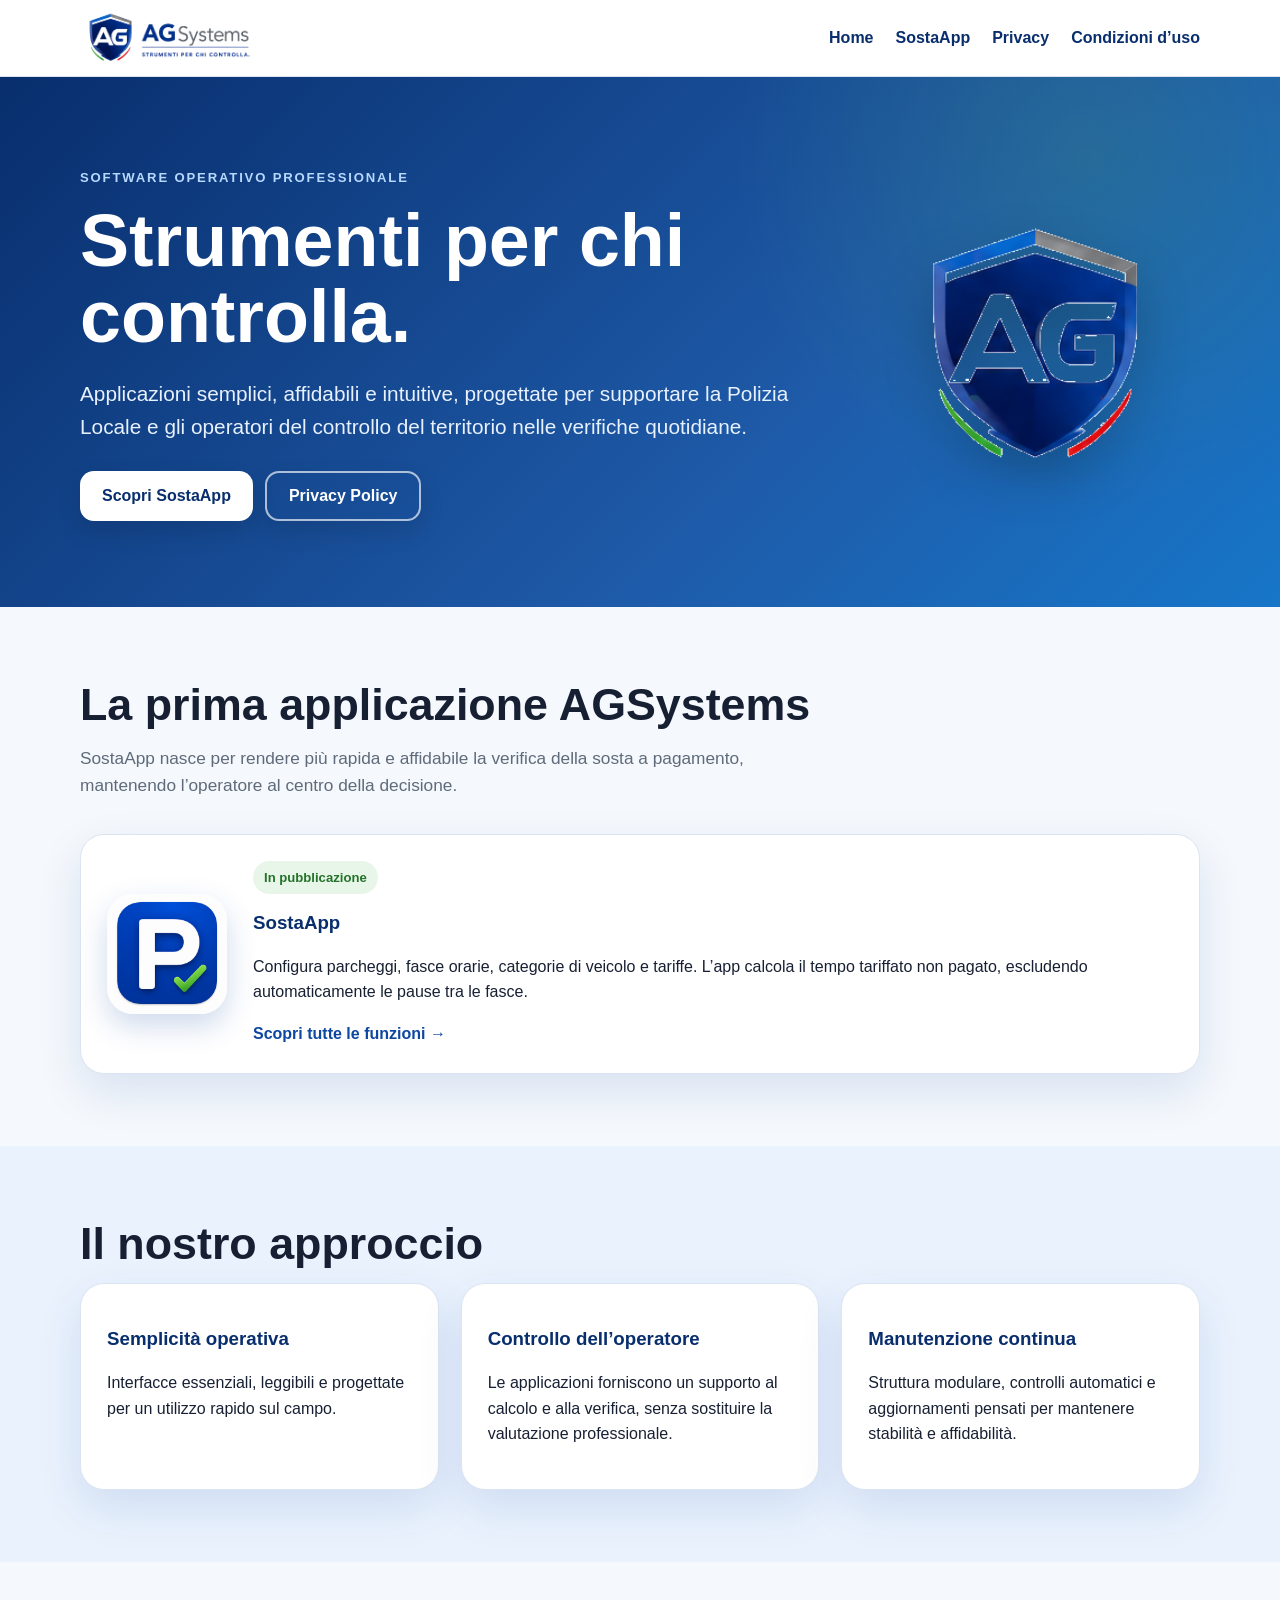
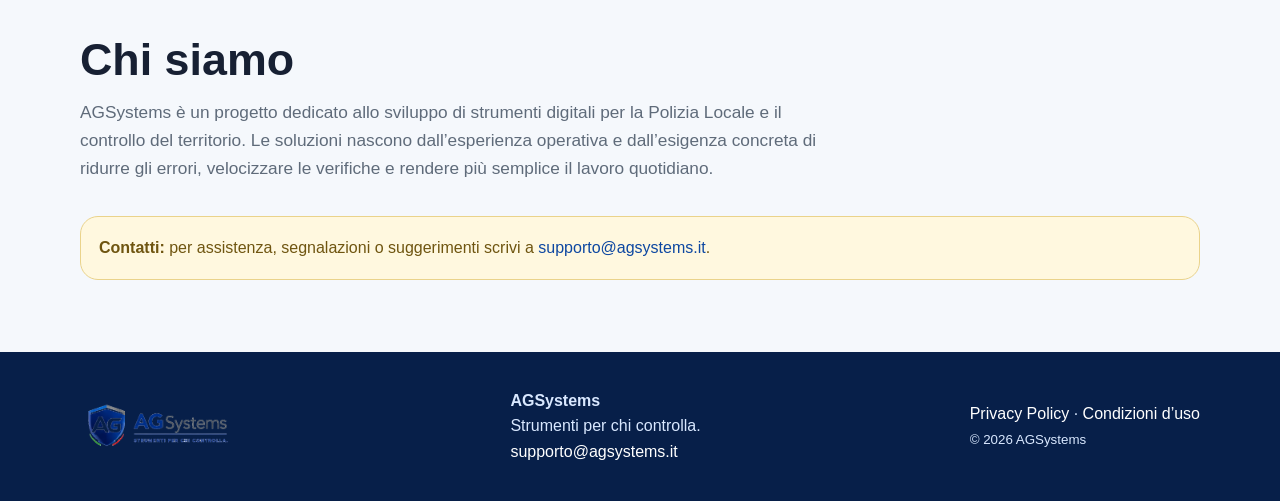
==== index.html @ 554eef81 "Add files via upload" ====
<!doctype html>
<html lang="it">
<head>
  <meta charset="utf-8">
  <meta name="viewport" content="width=device-width,initial-scale=1">
  <meta name="theme-color" content="#0d47a1">
  <link rel="icon" href="favicon.png">
  <link rel="stylesheet" href="css/style.css">

  <title>AGSystems – Software professionale per la Polizia Locale</title>
  <meta name="description" content="AGSystems sviluppa applicazioni semplici e affidabili per la Polizia Locale e gli operatori del controllo del territorio.">
</head>
<body>

<header class="site-header">
  <div class="container nav">
    <a class="brand" href="index.html" aria-label="AGSystems Home">
      <img src="img/agsystems-logo.png" alt="AGSystems – Strumenti per chi controlla">
    </a>
    <nav class="menu" aria-label="Navigazione principale">
      <a href="index.html">Home</a>
      <a href="sostaapp.html">SostaApp</a>
      <a href="privacy.html">Privacy</a>
      <a href="terms.html">Condizioni d’uso</a>
    </nav>
  </div>
</header>

<section class="hero">
  <div class="container hero-grid">
    <div>
      <div class="eyebrow">Software operativo professionale</div>
      <h1>Strumenti per chi controlla.</h1>
      <p>Applicazioni semplici, affidabili e intuitive, progettate per supportare la Polizia Locale e gli operatori del controllo del territorio nelle verifiche quotidiane.</p>
      <div class="actions">
        <a class="btn" href="sostaapp.html">Scopri SostaApp</a>
        <a class="btn secondary" href="privacy.html">Privacy Policy</a>
      </div>
    </div>
    <div class="hero-logo"><img src="img/agsystems-shield.png" alt="Logo AGSystems"></div>
  </div>
</section>
<main>
  <section>
    <div class="container">
      <h2 class="section-title">La prima applicazione AGSystems</h2>
      <p class="section-lead">SostaApp nasce per rendere più rapida e affidabile la verifica della sosta a pagamento, mantenendo l’operatore al centro della decisione.</p>
      <article class="card app-card">
        <img src="img/sostaapp-icon.png" alt="Icona SostaApp">
        <div>
          <span class="badge">In pubblicazione</span>
          <h3>SostaApp</h3>
          <p>Configura parcheggi, fasce orarie, categorie di veicolo e tariffe. L’app calcola il tempo tariffato non pagato, escludendo automaticamente le pause tra le fasce.</p>
          <a href="sostaapp.html"><strong>Scopri tutte le funzioni →</strong></a>
        </div>
      </article>
    </div>
  </section>
  <section style="background:#eaf2fd">
    <div class="container">
      <h2 class="section-title">Il nostro approccio</h2>
      <div class="cards">
        <article class="card"><h3>Semplicità operativa</h3><p>Interfacce essenziali, leggibili e progettate per un utilizzo rapido sul campo.</p></article>
        <article class="card"><h3>Controllo dell’operatore</h3><p>Le applicazioni forniscono un supporto al calcolo e alla verifica, senza sostituire la valutazione professionale.</p></article>
        <article class="card"><h3>Manutenzione continua</h3><p>Struttura modulare, controlli automatici e aggiornamenti pensati per mantenere stabilità e affidabilità.</p></article>
      </div>
    </div>
  </section>
  <section>
    <div class="container">
      <h2 class="section-title">Chi siamo</h2>
      <p class="section-lead">AGSystems è un progetto dedicato allo sviluppo di strumenti digitali per la Polizia Locale e il controllo del territorio. Le soluzioni nascono dall’esperienza operativa e dall’esigenza concreta di ridurre gli errori, velocizzare le verifiche e rendere più semplice il lavoro quotidiano.</p>
      <div class="notice"><strong>Contatti:</strong> per assistenza, segnalazioni o suggerimenti scrivi a <a href="mailto:supporto@agsystems.it">supporto@agsystems.it</a>.</div>
    </div>
  </section>
</main>

<footer class="footer">
  <div class="container footer-grid">
    <img src="img/agsystems-logo.png" alt="AGSystems">
    <div>
      <strong>AGSystems</strong><br>
      <span>Strumenti per chi controlla.</span><br>
      <a href="mailto:supporto@agsystems.it">supporto@agsystems.it</a>
    </div>
    <div>
      <a href="privacy.html">Privacy Policy</a> ·
      <a href="terms.html">Condizioni d’uso</a><br>
      <small>© 2026 AGSystems</small>
    </div>
  </div>
</footer>

</body></html>
---- css/style.css ----
:root{
  --blue:#0d47a1;
  --blue-2:#1e5aa8;
  --blue-dark:#082e6d;
  --green:#4caf50;
  --text:#172033;
  --muted:#5f6b7a;
  --bg:#f5f8fc;
  --card:#ffffff;
  --line:#dbe4f0;
  --shadow:0 18px 45px rgba(13,71,161,.12);
}
*{box-sizing:border-box}
html{scroll-behavior:smooth}
body{
  margin:0;
  color:var(--text);
  background:var(--bg);
  font-family:Inter,Segoe UI,Roboto,Arial,sans-serif;
  line-height:1.6;
}
a{color:var(--blue);text-decoration:none}
a:hover{text-decoration:underline}
.container{width:min(1120px,calc(100% - 32px));margin:auto}
.site-header{
  position:sticky;top:0;z-index:20;
  background:rgba(255,255,255,.95);
  backdrop-filter:blur(10px);
  border-bottom:1px solid var(--line);
}
.nav{display:flex;align-items:center;justify-content:space-between;min-height:76px;gap:22px}
.brand img{display:block;width:min(330px,55vw);max-height:62px;object-fit:contain;object-position:left center}
.menu{display:flex;gap:22px;align-items:center;font-weight:700}
.menu a{color:var(--blue-dark)}
.hero{
  background:
    radial-gradient(circle at 85% 15%,rgba(76,175,80,.18),transparent 30%),
    linear-gradient(135deg,var(--blue-dark),var(--blue-2) 62%,#1776c8);
  color:white;
  padding:90px 0 86px;
}
.hero-grid{display:grid;grid-template-columns:1.35fr .65fr;align-items:center;gap:48px}
.eyebrow{color:#b8d9ff;text-transform:uppercase;letter-spacing:.14em;font-weight:800;font-size:.82rem}
h1{font-size:clamp(2.4rem,6vw,4.6rem);line-height:1.04;margin:.2em 0}
.hero p{font-size:clamp(1.05rem,2vw,1.3rem);max-width:720px;color:#e8f1ff}
.hero-logo{display:grid;place-items:center}
.hero-logo img{width:min(300px,80%);filter:drop-shadow(0 20px 25px rgba(0,0,0,.24))}
.actions{display:flex;gap:12px;flex-wrap:wrap;margin-top:28px}
.btn{
  display:inline-flex;align-items:center;justify-content:center;
  min-height:50px;padding:0 22px;border-radius:14px;
  background:white;color:var(--blue-dark);font-weight:850;
  box-shadow:0 10px 24px rgba(0,0,0,.12)
}
.btn.secondary{background:transparent;color:white;border:2px solid rgba(255,255,255,.65)}
main section{padding:72px 0}
.section-title{font-size:clamp(1.9rem,4vw,2.8rem);line-height:1.15;margin:0 0 14px}
.section-lead{color:var(--muted);font-size:1.08rem;max-width:760px;margin:0 0 34px}
.cards{display:grid;grid-template-columns:repeat(3,1fr);gap:22px}
.card{
  background:var(--card);border:1px solid var(--line);border-radius:24px;
  padding:26px;box-shadow:var(--shadow)
}
.card h3{margin:14px 0 8px;color:var(--blue-dark)}
.app-card{display:grid;grid-template-columns:120px 1fr;gap:26px;align-items:center}
.app-card img{width:120px;border-radius:26px;box-shadow:0 12px 30px rgba(13,71,161,.2)}
.badge{display:inline-flex;padding:6px 11px;border-radius:999px;background:#e8f5e9;color:#24732a;font-weight:850;font-size:.82rem}
.features{display:grid;grid-template-columns:repeat(2,1fr);gap:14px;margin-top:20px}
.feature{padding:13px 15px;border-radius:14px;background:#edf4ff;color:var(--blue-dark);font-weight:700}
.notice{background:#fff8df;border:1px solid #ead38b;border-radius:18px;padding:18px;color:#6f5510}
.legal-wrap{max-width:860px;margin:auto}
.legal-wrap h1{font-size:2.6rem;color:var(--blue-dark)}
.legal-wrap h2{margin-top:34px;color:var(--blue-dark)}
.legal-box{background:white;border:1px solid var(--line);border-radius:22px;padding:30px;box-shadow:var(--shadow)}
.footer{background:#071f49;color:#d9e8ff;padding:36px 0}
.footer-grid{display:flex;justify-content:space-between;align-items:center;gap:20px;flex-wrap:wrap}
.footer a{color:white}
.footer img{height:54px;max-width:270px;object-fit:contain}
.small{font-size:.9rem;color:var(--muted)}
@media(max-width:820px){
  .hero-grid{grid-template-columns:1fr}
  .hero-logo{display:none}
  .cards{grid-template-columns:1fr}
  .app-card{grid-template-columns:90px 1fr}
  .app-card img{width:90px}
  .menu{display:none}
  .features{grid-template-columns:1fr}
}
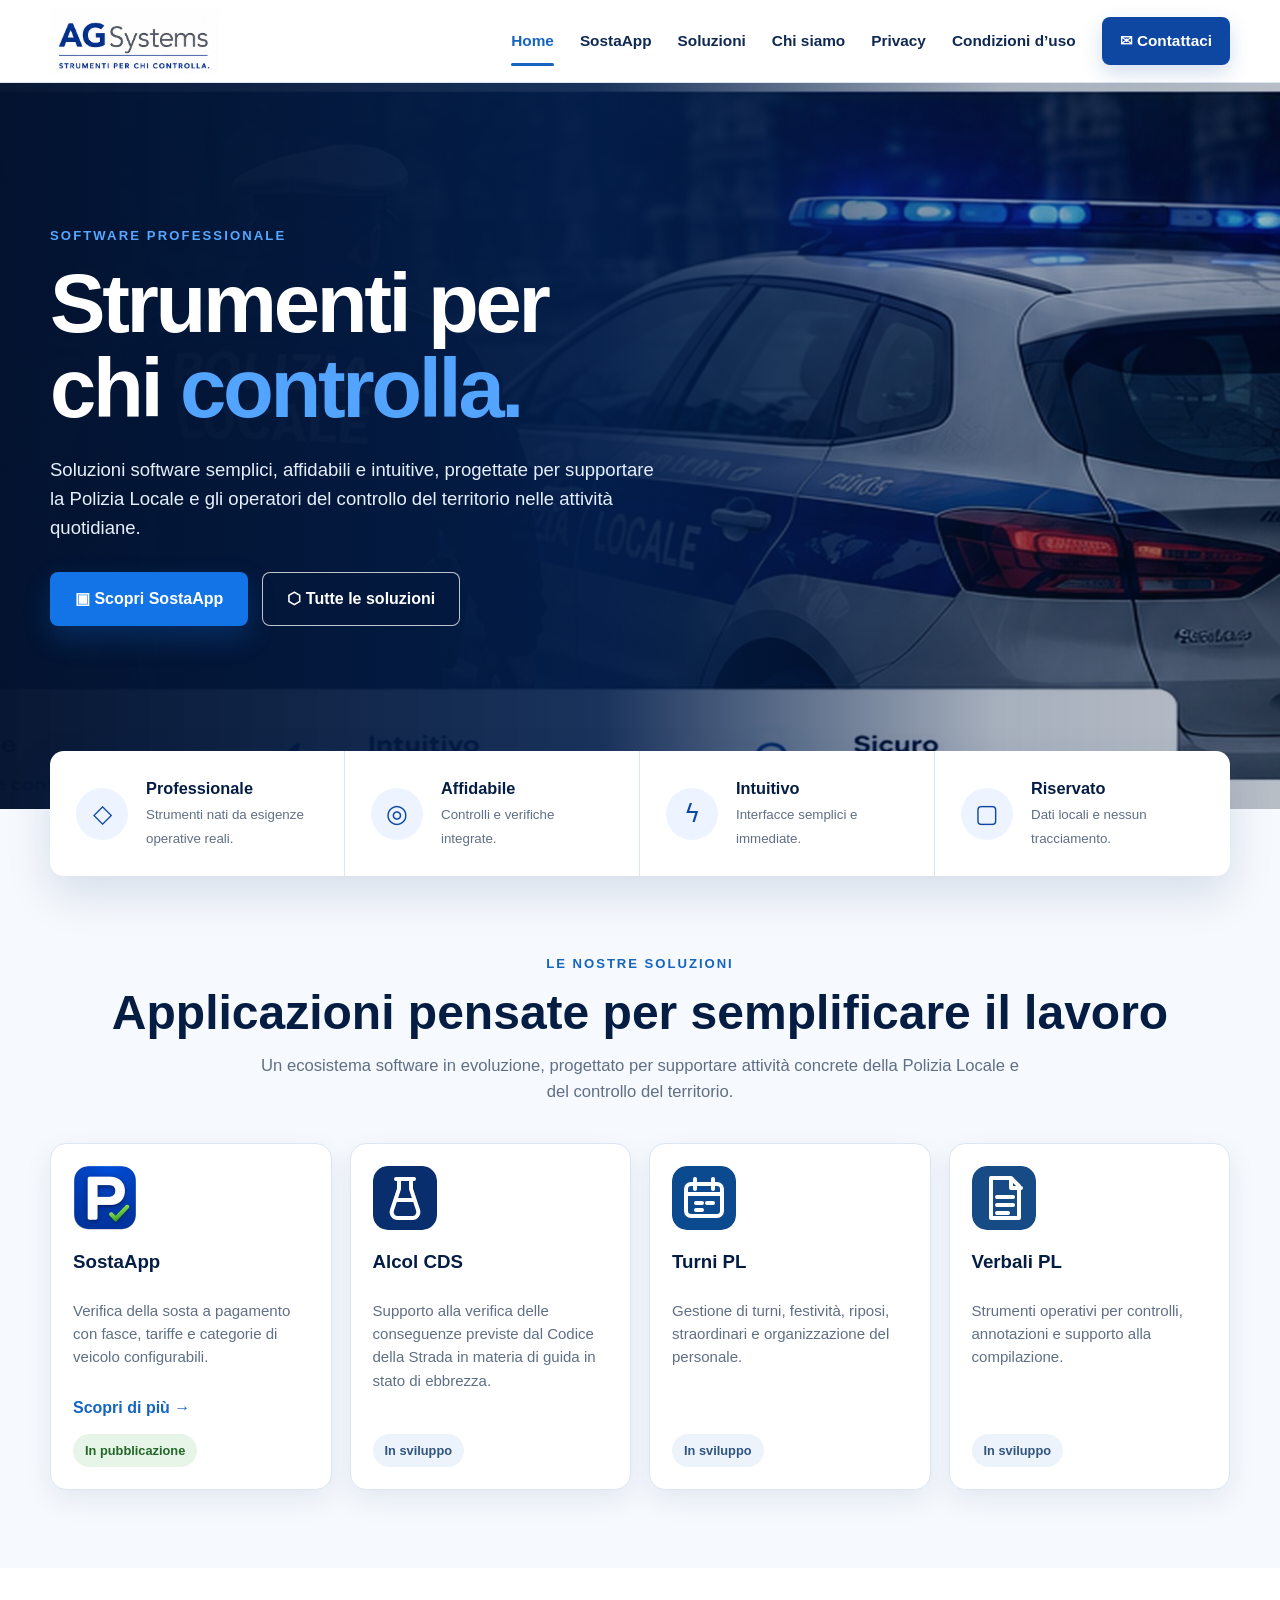
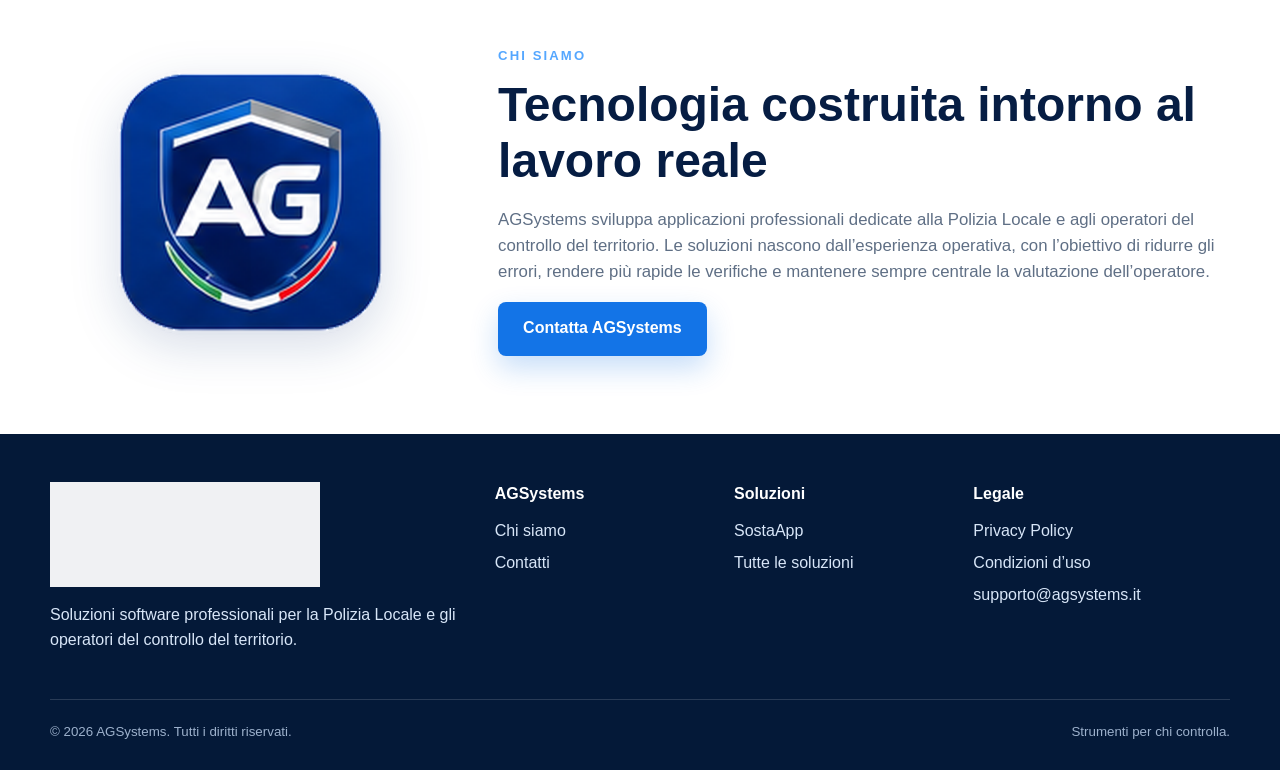
==== commit c18e620b: "Add files via upload" ====
--- a/index.html
+++ b/index.html
@@ -1,94 +1,49 @@
-<!doctype html>
-<html lang="it">
-<head>
-  <meta charset="utf-8">
-  <meta name="viewport" content="width=device-width,initial-scale=1">
-  <meta name="theme-color" content="#0d47a1">
-  <link rel="icon" href="favicon.png">
-  <link rel="stylesheet" href="css/style.css">
-
-  <title>AGSystems – Software professionale per la Polizia Locale</title>
-  <meta name="description" content="AGSystems sviluppa applicazioni semplici e affidabili per la Polizia Locale e gli operatori del controllo del territorio.">
-</head>
-<body>
-
-<header class="site-header">
-  <div class="container nav">
-    <a class="brand" href="index.html" aria-label="AGSystems Home">
-      <img src="img/agsystems-logo.png" alt="AGSystems – Strumenti per chi controlla">
-    </a>
-    <nav class="menu" aria-label="Navigazione principale">
-      <a href="index.html">Home</a>
-      <a href="sostaapp.html">SostaApp</a>
-      <a href="privacy.html">Privacy</a>
-      <a href="terms.html">Condizioni d’uso</a>
-    </nav>
-  </div>
-</header>
-
-<section class="hero">
-  <div class="container hero-grid">
-    <div>
-      <div class="eyebrow">Software operativo professionale</div>
-      <h1>Strumenti per chi controlla.</h1>
-      <p>Applicazioni semplici, affidabili e intuitive, progettate per supportare la Polizia Locale e gli operatori del controllo del territorio nelle verifiche quotidiane.</p>
-      <div class="actions">
-        <a class="btn" href="sostaapp.html">Scopri SostaApp</a>
-        <a class="btn secondary" href="privacy.html">Privacy Policy</a>
-      </div>
-    </div>
-    <div class="hero-logo"><img src="img/agsystems-shield.png" alt="Logo AGSystems"></div>
-  </div>
-</section>
+<!doctype html><html lang="it"><head>
+<meta charset="utf-8"><meta name="viewport" content="width=device-width,initial-scale=1">
+<meta name="theme-color" content="#082e6d"><link rel="icon" href="favicon.png">
+<link rel="stylesheet" href="css/style.css"><title>AGSystems – Software professionale per la Polizia Locale</title>
+<meta name="description" content="Applicazioni semplici, affidabili e intuitive per la Polizia Locale e il controllo del territorio."></head><body><header class="site-header"><div class="container nav">
+<a class="brand" href="index.html"><img src="img/agsystems-logo.png" alt="AGSystems – Strumenti per chi controlla"></a>
+<nav class="menu">
+<a class="active" href="index.html">Home</a><a href="sostaapp.html">SostaApp</a>
+<a href="#soluzioni">Soluzioni</a><a href="#chi-siamo">Chi siamo</a>
+<a href="privacy.html">Privacy</a><a href="terms.html">Condizioni d’uso</a>
+<a class="contact-btn" href="mailto:supporto@agsystems.it">✉ Contattaci</a>
+</nav><button class="mobile-toggle" aria-label="Menu">☰</button>
+</div></header>
+<section class="hero"><div class="container hero-inner"><div class="hero-copy">
+<div class="kicker">Software professionale</div>
+<h1>Strumenti per chi <span>controlla.</span></h1>
+<p>Soluzioni software semplici, affidabili e intuitive, progettate per supportare la Polizia Locale e gli operatori del controllo del territorio nelle attività quotidiane.</p>
+<div class="actions"><a class="btn primary" href="sostaapp.html">▣ Scopri SostaApp</a><a class="btn ghost" href="#soluzioni">⬡ Tutte le soluzioni</a></div>
+</div></div></section>
+<div class="trust-wrap"><div class="container trust">
+<div class="trust-item"><div class="trust-icon">◇</div><div><strong>Professionale</strong><small>Strumenti nati da esigenze operative reali.</small></div></div>
+<div class="trust-item"><div class="trust-icon">◎</div><div><strong>Affidabile</strong><small>Controlli e verifiche integrate.</small></div></div>
+<div class="trust-item"><div class="trust-icon">ϟ</div><div><strong>Intuitivo</strong><small>Interfacce semplici e immediate.</small></div></div>
+<div class="trust-item"><div class="trust-icon">▢</div><div><strong>Riservato</strong><small>Dati locali e nessun tracciamento.</small></div></div>
+</div></div>
 <main>
-  <section>
-    <div class="container">
-      <h2 class="section-title">La prima applicazione AGSystems</h2>
-      <p class="section-lead">SostaApp nasce per rendere più rapida e affidabile la verifica della sosta a pagamento, mantenendo l’operatore al centro della decisione.</p>
-      <article class="card app-card">
-        <img src="img/sostaapp-icon.png" alt="Icona SostaApp">
-        <div>
-          <span class="badge">In pubblicazione</span>
-          <h3>SostaApp</h3>
-          <p>Configura parcheggi, fasce orarie, categorie di veicolo e tariffe. L’app calcola il tempo tariffato non pagato, escludendo automaticamente le pause tra le fasce.</p>
-          <a href="sostaapp.html"><strong>Scopri tutte le funzioni →</strong></a>
-        </div>
-      </article>
-    </div>
-  </section>
-  <section style="background:#eaf2fd">
-    <div class="container">
-      <h2 class="section-title">Il nostro approccio</h2>
-      <div class="cards">
-        <article class="card"><h3>Semplicità operativa</h3><p>Interfacce essenziali, leggibili e progettate per un utilizzo rapido sul campo.</p></article>
-        <article class="card"><h3>Controllo dell’operatore</h3><p>Le applicazioni forniscono un supporto al calcolo e alla verifica, senza sostituire la valutazione professionale.</p></article>
-        <article class="card"><h3>Manutenzione continua</h3><p>Struttura modulare, controlli automatici e aggiornamenti pensati per mantenere stabilità e affidabilità.</p></article>
-      </div>
-    </div>
-  </section>
-  <section>
-    <div class="container">
-      <h2 class="section-title">Chi siamo</h2>
-      <p class="section-lead">AGSystems è un progetto dedicato allo sviluppo di strumenti digitali per la Polizia Locale e il controllo del territorio. Le soluzioni nascono dall’esperienza operativa e dall’esigenza concreta di ridurre gli errori, velocizzare le verifiche e rendere più semplice il lavoro quotidiano.</p>
-      <div class="notice"><strong>Contatti:</strong> per assistenza, segnalazioni o suggerimenti scrivi a <a href="mailto:supporto@agsystems.it">supporto@agsystems.it</a>.</div>
-    </div>
-  </section>
-</main>
-
-<footer class="footer">
-  <div class="container footer-grid">
-    <img src="img/agsystems-logo.png" alt="AGSystems">
-    <div>
-      <strong>AGSystems</strong><br>
-      <span>Strumenti per chi controlla.</span><br>
-      <a href="mailto:supporto@agsystems.it">supporto@agsystems.it</a>
-    </div>
-    <div>
-      <a href="privacy.html">Privacy Policy</a> ·
-      <a href="terms.html">Condizioni d’uso</a><br>
-      <small>© 2026 AGSystems</small>
-    </div>
-  </div>
-</footer>
-
-</body></html>
+<section id="soluzioni"><div class="container">
+<div class="section-label">Le nostre soluzioni</div><h2 class="section-title">Applicazioni pensate per semplificare il lavoro</h2>
+<p class="section-lead">Un ecosistema software in evoluzione, progettato per supportare attività concrete della Polizia Locale e del controllo del territorio.</p>
+<div class="solutions-grid">
+<article class="solution-card"><img src="img/sostaapp-icon.png" alt="SostaApp"><h3>SostaApp</h3><p>Verifica della sosta a pagamento con fasce, tariffe e categorie di veicolo configurabili.</p><a class="more-link" href="sostaapp.html">Scopri di più →</a><span class="status live">In pubblicazione</span></article>
+<article class="solution-card"><img src="img/alcol.svg" alt=""><h3>Alcol CDS</h3><p>Supporto alla verifica delle conseguenze previste dal Codice della Strada in materia di guida in stato di ebbrezza.</p><span class="status">In sviluppo</span></article>
+<article class="solution-card"><img src="img/turni.svg" alt=""><h3>Turni PL</h3><p>Gestione di turni, festività, riposi, straordinari e organizzazione del personale.</p><span class="status">In sviluppo</span></article>
+<article class="solution-card"><img src="img/verbali.svg" alt=""><h3>Verbali PL</h3><p>Strumenti operativi per controlli, annotazioni e supporto alla compilazione.</p><span class="status">In sviluppo</span></article>
+</div></div></section>
+<section id="chi-siamo" class="about"><div class="container about-grid">
+<div class="about-logo"><img src="img/agsystems-shield.png" alt="Scudo AGSystems"></div>
+<div><div class="kicker">Chi siamo</div><h2 class="section-title">Tecnologia costruita intorno al lavoro reale</h2>
+<p>AGSystems sviluppa applicazioni professionali dedicate alla Polizia Locale e agli operatori del controllo del territorio. Le soluzioni nascono dall’esperienza operativa, con l’obiettivo di ridurre gli errori, rendere più rapide le verifiche e mantenere sempre centrale la valutazione dell’operatore.</p>
+<a class="btn primary" href="mailto:supporto@agsystems.it">Contatta AGSystems</a></div>
+</div></section>
+</main><footer class="footer"><div class="container">
+<div class="footer-grid">
+<div><img class="footer-logo" src="img/agsystems-logo.png" alt="AGSystems"><p>Soluzioni software professionali per la Polizia Locale e gli operatori del controllo del territorio.</p></div>
+<div><h4>AGSystems</h4><a href="#chi-siamo">Chi siamo</a><a href="mailto:supporto@agsystems.it">Contatti</a></div>
+<div><h4>Soluzioni</h4><a href="sostaapp.html">SostaApp</a><a href="#soluzioni">Tutte le soluzioni</a></div>
+<div><h4>Legale</h4><a href="privacy.html">Privacy Policy</a><a href="terms.html">Condizioni d’uso</a><a href="mailto:supporto@agsystems.it">supporto@agsystems.it</a></div>
+</div><div class="footer-bottom"><small>© 2026 AGSystems. Tutti i diritti riservati.</small><small>Strumenti per chi controlla.</small></div>
+</div></footer></body></html>
--- a/css/style.css
+++ b/css/style.css
@@ -1,89 +1,91 @@
 
 :root{
-  --blue:#0d47a1;
-  --blue-2:#1e5aa8;
-  --blue-dark:#082e6d;
-  --green:#4caf50;
-  --text:#172033;
-  --muted:#5f6b7a;
-  --bg:#f5f8fc;
-  --card:#ffffff;
-  --line:#dbe4f0;
-  --shadow:0 18px 45px rgba(13,71,161,.12);
+ --navy:#061d43; --navy2:#082e6d; --blue:#0d47a1; --blue2:#1565c0;
+ --sky:#edf5ff; --green:#2e7d32; --red:#c62828; --ink:#10213f;
+ --muted:#5f6f85; --line:#dce6f2; --white:#fff; --shadow:0 18px 45px rgba(8,46,109,.13);
 }
 *{box-sizing:border-box}
 html{scroll-behavior:smooth}
-body{
-  margin:0;
-  color:var(--text);
-  background:var(--bg);
-  font-family:Inter,Segoe UI,Roboto,Arial,sans-serif;
-  line-height:1.6;
+body{margin:0;background:#f6f9fd;color:var(--ink);font-family:Inter,"Segoe UI",Roboto,Arial,sans-serif;line-height:1.55}
+a{text-decoration:none;color:inherit}
+img{max-width:100%;display:block}
+.container{width:min(1180px,calc(100% - 36px));margin:auto}
+.site-header{position:sticky;top:0;z-index:30;background:rgba(255,255,255,.97);border-bottom:1px solid var(--line);backdrop-filter:blur(12px)}
+.nav{min-height:82px;display:flex;align-items:center;justify-content:space-between;gap:28px}
+.brand img{width:270px;height:66px;object-fit:contain;object-position:left}
+.menu{display:flex;align-items:center;gap:26px;font-weight:750;font-size:.96rem}
+.menu a{color:#102952;position:relative}
+.menu a:hover,.menu a.active{color:var(--blue2)}
+.menu a.active:after{content:"";position:absolute;left:0;right:0;bottom:-13px;height:3px;background:var(--blue2);border-radius:2px}
+.contact-btn{background:var(--blue);color:#fff!important;padding:12px 18px;border-radius:8px;box-shadow:0 8px 20px rgba(13,71,161,.18)}
+.mobile-toggle{display:none;background:none;border:0;font-size:28px;color:var(--navy)}
+.hero{position:relative;min-height:570px;color:#fff;background:
+ linear-gradient(90deg,rgba(3,19,48,.98) 0%,rgba(3,31,76,.91) 47%,rgba(2,28,67,.35) 78%,rgba(2,22,52,.28) 100%),
+ url("../img/hero-polizia-locale.jpg") center right/cover no-repeat}
+.hero-inner{min-height:570px;display:flex;align-items:center}
+.hero-copy{width:min(610px,100%);padding:65px 0 105px}
+.kicker{font-size:.82rem;color:#55a7ff;letter-spacing:.16em;text-transform:uppercase;font-weight:900}
+h1{font-size:clamp(3rem,6.5vw,5.2rem);line-height:1.02;margin:16px 0 24px;letter-spacing:-.04em}
+.hero h1 span{color:#52a4ff}
+.hero p{font-size:1.16rem;color:#e6effc;max-width:620px}
+.actions{display:flex;gap:14px;flex-wrap:wrap;margin-top:30px}
+.btn{display:inline-flex;align-items:center;justify-content:center;min-height:54px;padding:0 24px;border-radius:8px;font-weight:850;border:1px solid transparent}
+.btn.primary{background:#1374e7;color:#fff;box-shadow:0 12px 28px rgba(19,116,231,.24)}
+.btn.ghost{border-color:rgba(255,255,255,.75);color:#fff;background:rgba(4,24,58,.35)}
+.trust-wrap{position:relative;margin-top:-58px;z-index:6}
+.trust{display:grid;grid-template-columns:repeat(4,1fr);background:#fff;border-radius:14px;box-shadow:var(--shadow);overflow:hidden}
+.trust-item{display:grid;grid-template-columns:56px 1fr;gap:14px;padding:25px 26px;align-items:center;border-right:1px solid var(--line)}
+.trust-item:last-child{border:0}
+.trust-icon{width:52px;height:52px;border-radius:50%;display:grid;place-items:center;background:#edf4ff;color:var(--blue);font-size:25px}
+.trust strong{display:block;color:var(--navy);font-size:1.02rem}
+.trust small{color:var(--muted)}
+section{padding:78px 0}
+.section-label{text-align:center;color:var(--blue2);letter-spacing:.15em;text-transform:uppercase;font-size:.82rem;font-weight:900}
+.section-title{text-align:center;font-size:clamp(2rem,4vw,3rem);line-height:1.18;margin:10px 0 12px;color:var(--navy)}
+.section-lead{text-align:center;max-width:760px;margin:0 auto 38px;color:var(--muted);font-size:1.04rem}
+.solutions-grid{display:grid;grid-template-columns:repeat(4,1fr);gap:18px}
+.solution-card{background:#fff;border:1px solid var(--line);border-radius:16px;padding:22px;box-shadow:0 10px 28px rgba(8,46,109,.08);display:flex;flex-direction:column;min-height:320px}
+.solution-card img{width:64px;height:64px;border-radius:15px;object-fit:cover}
+.solution-card h3{margin:17px 0 8px;color:var(--navy)}
+.solution-card p{color:var(--muted);font-size:.94rem;flex:1}
+.status{display:inline-flex;align-self:flex-start;padding:7px 12px;background:#edf3fb;color:#31557e;border-radius:999px;font-size:.8rem;font-weight:850;margin-top:13px}
+.status.live{background:#e7f5e8;color:#236729}
+.more-link{color:var(--blue2);font-weight:850;margin-top:12px}
+.about{background:#fff}
+.about-grid{display:grid;grid-template-columns:.7fr 1.3fr;gap:54px;align-items:center}
+.about-logo{display:grid;place-items:center}
+.about-logo img{width:270px;filter:drop-shadow(0 15px 24px rgba(8,46,109,.16))}
+.about h2{text-align:left;margin-left:0}
+.about p{color:var(--muted);font-size:1.05rem}
+.legal-wrap{max-width:900px;margin:auto}
+.legal-card{background:#fff;border:1px solid var(--line);border-radius:18px;padding:34px;box-shadow:var(--shadow)}
+.legal-card h1{font-size:2.6rem;color:var(--navy);margin-top:0}
+.legal-card h2{color:var(--navy);margin-top:32px}
+.app-hero{padding:72px 0;background:linear-gradient(135deg,var(--navy),var(--blue2));color:#fff}
+.app-hero-grid{display:grid;grid-template-columns:190px 1fr;gap:36px;align-items:center}
+.app-hero img{border-radius:36px;box-shadow:0 18px 40px rgba(0,0,0,.3)}
+.app-hero h1{font-size:3.5rem;margin:0 0 8px}
+.features{display:grid;grid-template-columns:repeat(2,1fr);gap:16px}
+.feature{background:#fff;border:1px solid var(--line);border-radius:14px;padding:17px 18px;font-weight:750;color:var(--navy)}
+.notice{background:#fff7dc;border:1px solid #ead186;border-radius:14px;padding:18px;color:#67500e;margin-top:25px}
+.footer{background:#041938;color:#d8e6f8;padding:48px 0 28px}
+.footer-grid{display:grid;grid-template-columns:1.6fr .8fr .8fr 1fr;gap:34px}
+.footer-logo{width:270px;filter:brightness(0) invert(1);opacity:.94}
+.footer h4{color:#fff;margin:0 0 13px}
+.footer a{display:block;color:#d8e6f8;margin:7px 0}
+.footer small{color:#9db1cc}
+.footer-bottom{border-top:1px solid rgba(255,255,255,.15);margin-top:30px;padding-top:22px;display:flex;justify-content:space-between;gap:20px}
+@media(max-width:980px){
+ .menu{display:none}.mobile-toggle{display:block}.hero{background-position:62% center}
+ .trust{grid-template-columns:repeat(2,1fr)}.trust-item:nth-child(2){border-right:0}
+ .solutions-grid{grid-template-columns:repeat(2,1fr)}.footer-grid{grid-template-columns:1fr 1fr}
 }
-a{color:var(--blue);text-decoration:none}
-a:hover{text-decoration:underline}
-.container{width:min(1120px,calc(100% - 32px));margin:auto}
-.site-header{
-  position:sticky;top:0;z-index:20;
-  background:rgba(255,255,255,.95);
-  backdrop-filter:blur(10px);
-  border-bottom:1px solid var(--line);
+@media(max-width:640px){
+ .container{width:min(100% - 24px,1180px)}.brand img{width:225px;height:58px}.nav{min-height:70px}
+ .hero{min-height:620px;background-position:68% center}.hero-inner{min-height:620px}.hero-copy{padding:70px 0 110px}
+ h1{font-size:3.25rem}.hero p{font-size:1rem}
+ .trust-wrap{margin-top:-68px}.trust{grid-template-columns:1fr}.trust-item{border-right:0;border-bottom:1px solid var(--line)}
+ .solutions-grid,.features{grid-template-columns:1fr}.about-grid{grid-template-columns:1fr}.about-logo img{width:210px}
+ .app-hero-grid{grid-template-columns:115px 1fr;gap:20px}.app-hero h1{font-size:2.5rem}.footer-grid{grid-template-columns:1fr}
+ .footer-bottom{display:block}
 }
-.nav{display:flex;align-items:center;justify-content:space-between;min-height:76px;gap:22px}
-.brand img{display:block;width:min(330px,55vw);max-height:62px;object-fit:contain;object-position:left center}
-.menu{display:flex;gap:22px;align-items:center;font-weight:700}
-.menu a{color:var(--blue-dark)}
-.hero{
-  background:
-    radial-gradient(circle at 85% 15%,rgba(76,175,80,.18),transparent 30%),
-    linear-gradient(135deg,var(--blue-dark),var(--blue-2) 62%,#1776c8);
-  color:white;
-  padding:90px 0 86px;
-}
-.hero-grid{display:grid;grid-template-columns:1.35fr .65fr;align-items:center;gap:48px}
-.eyebrow{color:#b8d9ff;text-transform:uppercase;letter-spacing:.14em;font-weight:800;font-size:.82rem}
-h1{font-size:clamp(2.4rem,6vw,4.6rem);line-height:1.04;margin:.2em 0}
-.hero p{font-size:clamp(1.05rem,2vw,1.3rem);max-width:720px;color:#e8f1ff}
-.hero-logo{display:grid;place-items:center}
-.hero-logo img{width:min(300px,80%);filter:drop-shadow(0 20px 25px rgba(0,0,0,.24))}
-.actions{display:flex;gap:12px;flex-wrap:wrap;margin-top:28px}
-.btn{
-  display:inline-flex;align-items:center;justify-content:center;
-  min-height:50px;padding:0 22px;border-radius:14px;
-  background:white;color:var(--blue-dark);font-weight:850;
-  box-shadow:0 10px 24px rgba(0,0,0,.12)
-}
-.btn.secondary{background:transparent;color:white;border:2px solid rgba(255,255,255,.65)}
-main section{padding:72px 0}
-.section-title{font-size:clamp(1.9rem,4vw,2.8rem);line-height:1.15;margin:0 0 14px}
-.section-lead{color:var(--muted);font-size:1.08rem;max-width:760px;margin:0 0 34px}
-.cards{display:grid;grid-template-columns:repeat(3,1fr);gap:22px}
-.card{
-  background:var(--card);border:1px solid var(--line);border-radius:24px;
-  padding:26px;box-shadow:var(--shadow)
-}
-.card h3{margin:14px 0 8px;color:var(--blue-dark)}
-.app-card{display:grid;grid-template-columns:120px 1fr;gap:26px;align-items:center}
-.app-card img{width:120px;border-radius:26px;box-shadow:0 12px 30px rgba(13,71,161,.2)}
-.badge{display:inline-flex;padding:6px 11px;border-radius:999px;background:#e8f5e9;color:#24732a;font-weight:850;font-size:.82rem}
-.features{display:grid;grid-template-columns:repeat(2,1fr);gap:14px;margin-top:20px}
-.feature{padding:13px 15px;border-radius:14px;background:#edf4ff;color:var(--blue-dark);font-weight:700}
-.notice{background:#fff8df;border:1px solid #ead38b;border-radius:18px;padding:18px;color:#6f5510}
-.legal-wrap{max-width:860px;margin:auto}
-.legal-wrap h1{font-size:2.6rem;color:var(--blue-dark)}
-.legal-wrap h2{margin-top:34px;color:var(--blue-dark)}
-.legal-box{background:white;border:1px solid var(--line);border-radius:22px;padding:30px;box-shadow:var(--shadow)}
-.footer{background:#071f49;color:#d9e8ff;padding:36px 0}
-.footer-grid{display:flex;justify-content:space-between;align-items:center;gap:20px;flex-wrap:wrap}
-.footer a{color:white}
-.footer img{height:54px;max-width:270px;object-fit:contain}
-.small{font-size:.9rem;color:var(--muted)}
-@media(max-width:820px){
-  .hero-grid{grid-template-columns:1fr}
-  .hero-logo{display:none}
-  .cards{grid-template-columns:1fr}
-  .app-card{grid-template-columns:90px 1fr}
-  .app-card img{width:90px}
-  .menu{display:none}
-  .features{grid-template-columns:1fr}
-}
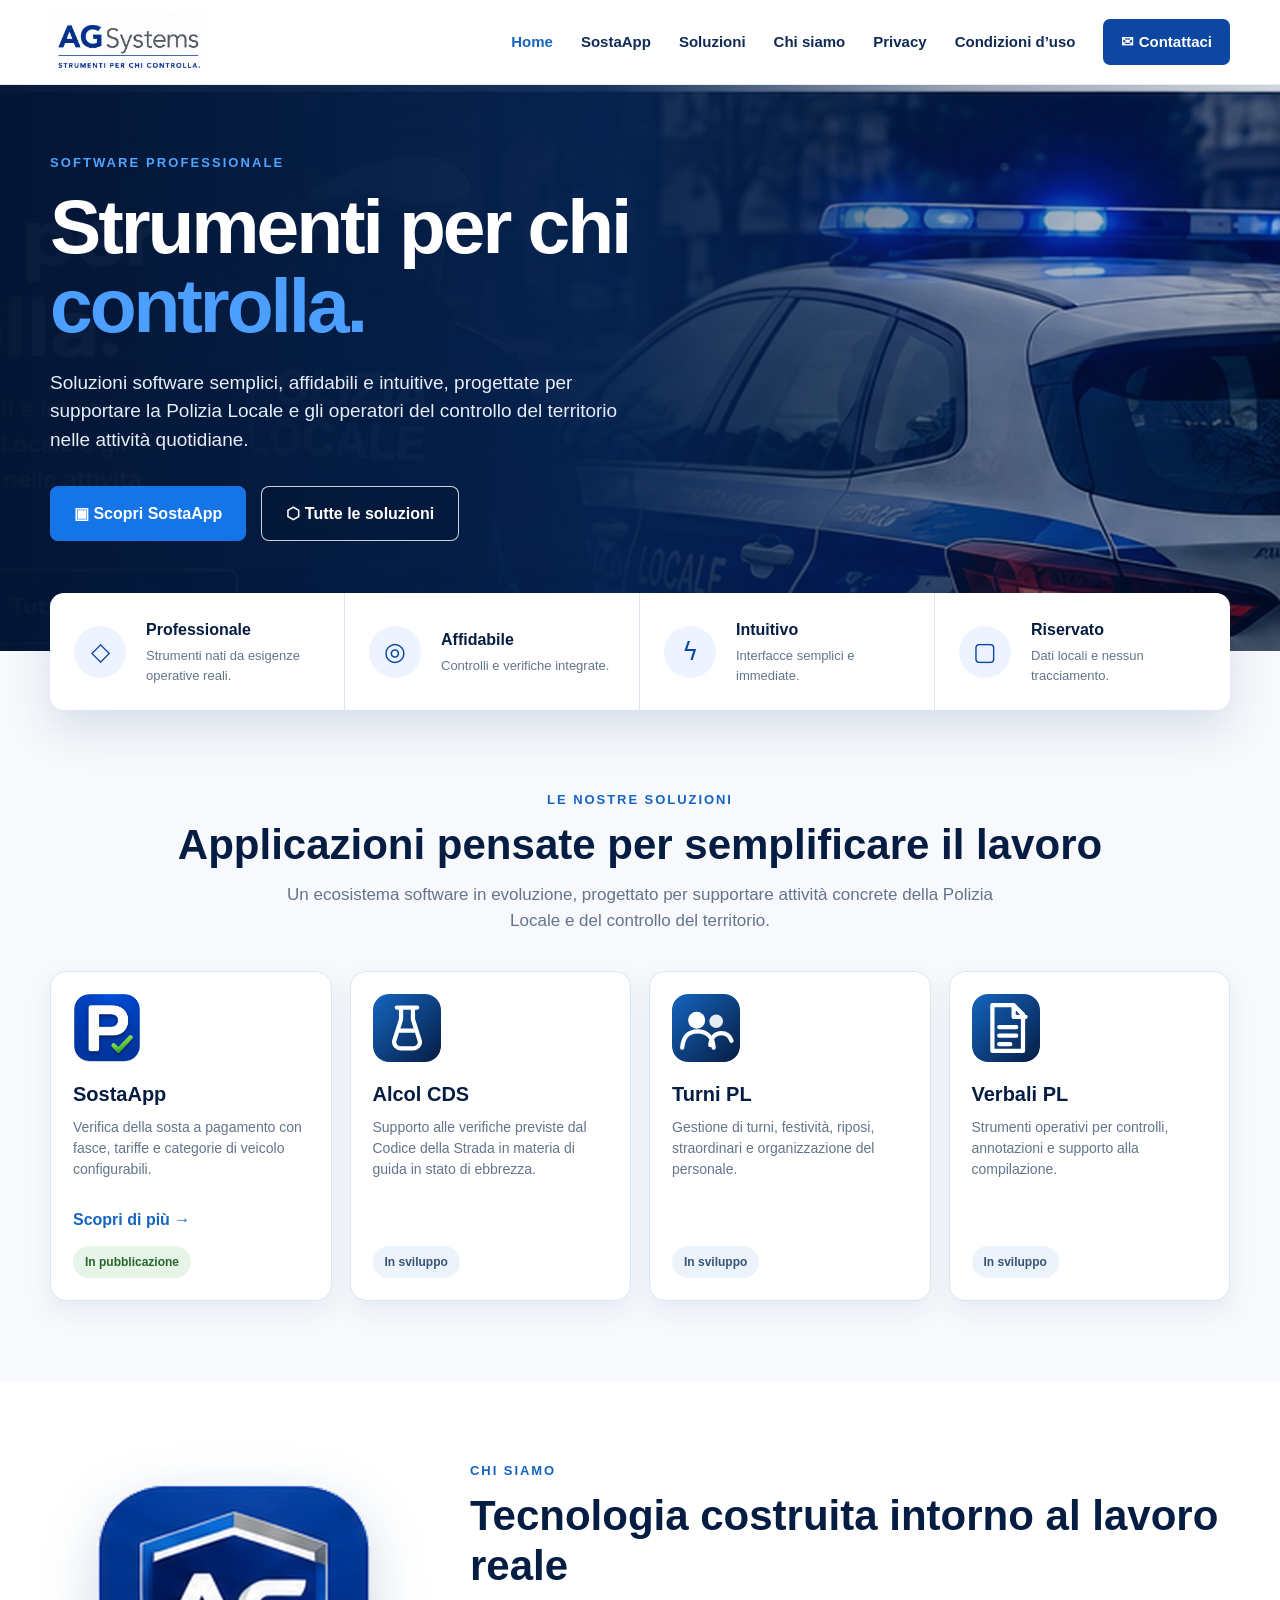
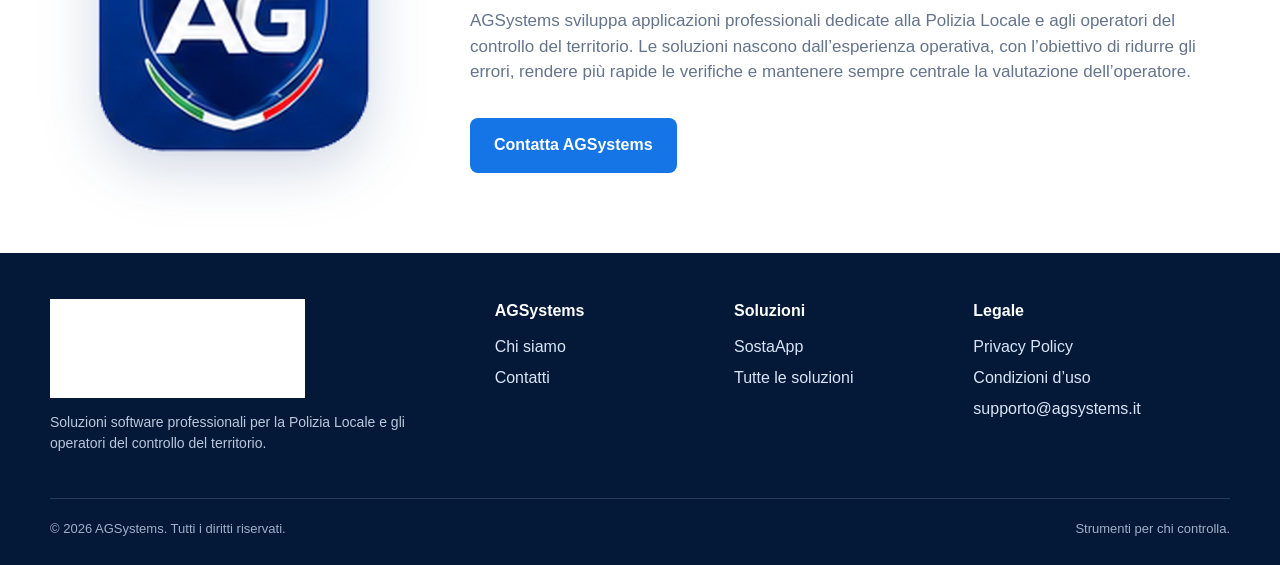
==== commit 0e69a94c: "Add files via upload" ====
--- a/index.html
+++ b/index.html
@@ -1,49 +1,55 @@
-<!doctype html><html lang="it"><head>
-<meta charset="utf-8"><meta name="viewport" content="width=device-width,initial-scale=1">
+<!doctype html><html lang="it"><head><meta charset="utf-8">
+<meta name="viewport" content="width=device-width,initial-scale=1">
 <meta name="theme-color" content="#082e6d"><link rel="icon" href="favicon.png">
-<link rel="stylesheet" href="css/style.css"><title>AGSystems – Software professionale per la Polizia Locale</title>
-<meta name="description" content="Applicazioni semplici, affidabili e intuitive per la Polizia Locale e il controllo del territorio."></head><body><header class="site-header"><div class="container nav">
-<a class="brand" href="index.html"><img src="img/agsystems-logo.png" alt="AGSystems – Strumenti per chi controlla"></a>
-<nav class="menu">
-<a class="active" href="index.html">Home</a><a href="sostaapp.html">SostaApp</a>
-<a href="#soluzioni">Soluzioni</a><a href="#chi-siamo">Chi siamo</a>
-<a href="privacy.html">Privacy</a><a href="terms.html">Condizioni d’uso</a>
-<a class="contact-btn" href="mailto:supporto@agsystems.it">✉ Contattaci</a>
-</nav><button class="mobile-toggle" aria-label="Menu">☰</button>
-</div></header>
-<section class="hero"><div class="container hero-inner"><div class="hero-copy">
-<div class="kicker">Software professionale</div>
+<link rel="stylesheet" href="assets/style.css"><title>AGSystems – Software professionale per la Polizia Locale</title>
+<meta name="description" content="Software professionale per la Polizia Locale e il controllo del territorio."></head><body><header class="header"><div class="wrap header-inner">
+<a class="brand" href="index.html"><img src="assets/logo.png" alt="AGSystems"></a>
+<nav class="nav">
+<a class="active" href="index.html">Home</a>
+<a href="sostaapp.html">SostaApp</a>
+<a href="index.html#soluzioni">Soluzioni</a>
+<a href="index.html#chi-siamo">Chi siamo</a>
+<a href="privacy.html">Privacy</a>
+<a href="terms.html">Condizioni d’uso</a>
+<a class="contact" href="mailto:supporto@agsystems.it">✉ Contattaci</a>
+</nav><button class="menu-btn">☰</button></div></header>
+<section class="hero"><div class="wrap hero-inner"><div class="hero-copy">
+<div class="eyebrow">Software professionale</div>
 <h1>Strumenti per chi <span>controlla.</span></h1>
 <p>Soluzioni software semplici, affidabili e intuitive, progettate per supportare la Polizia Locale e gli operatori del controllo del territorio nelle attività quotidiane.</p>
-<div class="actions"><a class="btn primary" href="sostaapp.html">▣ Scopri SostaApp</a><a class="btn ghost" href="#soluzioni">⬡ Tutte le soluzioni</a></div>
+<div class="hero-actions"><a class="button primary" href="sostaapp.html">▣ Scopri SostaApp</a><a class="button outline" href="#soluzioni">⬡ Tutte le soluzioni</a></div>
 </div></div></section>
-<div class="trust-wrap"><div class="container trust">
-<div class="trust-item"><div class="trust-icon">◇</div><div><strong>Professionale</strong><small>Strumenti nati da esigenze operative reali.</small></div></div>
-<div class="trust-item"><div class="trust-icon">◎</div><div><strong>Affidabile</strong><small>Controlli e verifiche integrate.</small></div></div>
-<div class="trust-item"><div class="trust-icon">ϟ</div><div><strong>Intuitivo</strong><small>Interfacce semplici e immediate.</small></div></div>
-<div class="trust-item"><div class="trust-icon">▢</div><div><strong>Riservato</strong><small>Dati locali e nessun tracciamento.</small></div></div>
+
+<div class="trust-holder"><div class="wrap trust">
+<div class="trust-item"><div class="trust-icon">◇</div><div><div class="trust-title">Professionale</div><div class="trust-text">Strumenti nati da esigenze operative reali.</div></div></div>
+<div class="trust-item"><div class="trust-icon">◎</div><div><div class="trust-title">Affidabile</div><div class="trust-text">Controlli e verifiche integrate.</div></div></div>
+<div class="trust-item"><div class="trust-icon">ϟ</div><div><div class="trust-title">Intuitivo</div><div class="trust-text">Interfacce semplici e immediate.</div></div></div>
+<div class="trust-item"><div class="trust-icon">▢</div><div><div class="trust-title">Riservato</div><div class="trust-text">Dati locali e nessun tracciamento.</div></div></div>
 </div></div>
+
 <main>
-<section id="soluzioni"><div class="container">
-<div class="section-label">Le nostre soluzioni</div><h2 class="section-title">Applicazioni pensate per semplificare il lavoro</h2>
-<p class="section-lead">Un ecosistema software in evoluzione, progettato per supportare attività concrete della Polizia Locale e del controllo del territorio.</p>
-<div class="solutions-grid">
-<article class="solution-card"><img src="img/sostaapp-icon.png" alt="SostaApp"><h3>SostaApp</h3><p>Verifica della sosta a pagamento con fasce, tariffe e categorie di veicolo configurabili.</p><a class="more-link" href="sostaapp.html">Scopri di più →</a><span class="status live">In pubblicazione</span></article>
-<article class="solution-card"><img src="img/alcol.svg" alt=""><h3>Alcol CDS</h3><p>Supporto alla verifica delle conseguenze previste dal Codice della Strada in materia di guida in stato di ebbrezza.</p><span class="status">In sviluppo</span></article>
-<article class="solution-card"><img src="img/turni.svg" alt=""><h3>Turni PL</h3><p>Gestione di turni, festività, riposi, straordinari e organizzazione del personale.</p><span class="status">In sviluppo</span></article>
-<article class="solution-card"><img src="img/verbali.svg" alt=""><h3>Verbali PL</h3><p>Strumenti operativi per controlli, annotazioni e supporto alla compilazione.</p><span class="status">In sviluppo</span></article>
+<section id="soluzioni" class="section"><div class="wrap">
+<div class="section-label">Le nostre soluzioni</div>
+<h2 class="section-title">Applicazioni pensate per semplificare il lavoro</h2>
+<p class="section-subtitle">Un ecosistema software in evoluzione, progettato per supportare attività concrete della Polizia Locale e del controllo del territorio.</p>
+<div class="cards">
+<article class="card"><img src="assets/sostaapp.png" alt="SostaApp"><h3>SostaApp</h3><p>Verifica della sosta a pagamento con fasce, tariffe e categorie di veicolo configurabili.</p><a class="card-link" href="sostaapp.html">Scopri di più →</a><span class="status live">In pubblicazione</span></article>
+<article class="card"><img src="assets/alcol.svg" alt=""><h3>Alcol CDS</h3><p>Supporto alle verifiche previste dal Codice della Strada in materia di guida in stato di ebbrezza.</p><span class="status">In sviluppo</span></article>
+<article class="card"><img src="assets/turni.svg" alt=""><h3>Turni PL</h3><p>Gestione di turni, festività, riposi, straordinari e organizzazione del personale.</p><span class="status">In sviluppo</span></article>
+<article class="card"><img src="assets/verbali.svg" alt=""><h3>Verbali PL</h3><p>Strumenti operativi per controlli, annotazioni e supporto alla compilazione.</p><span class="status">In sviluppo</span></article>
 </div></div></section>
-<section id="chi-siamo" class="about"><div class="container about-grid">
-<div class="about-logo"><img src="img/agsystems-shield.png" alt="Scudo AGSystems"></div>
-<div><div class="kicker">Chi siamo</div><h2 class="section-title">Tecnologia costruita intorno al lavoro reale</h2>
+
+<section id="chi-siamo" class="section white"><div class="wrap about-grid">
+<div class="about-logo"><img src="assets/shield.png" alt="AGSystems"></div>
+<div class="about-copy"><div class="section-label">Chi siamo</div>
+<h2 class="section-title">Tecnologia costruita intorno al lavoro reale</h2>
 <p>AGSystems sviluppa applicazioni professionali dedicate alla Polizia Locale e agli operatori del controllo del territorio. Le soluzioni nascono dall’esperienza operativa, con l’obiettivo di ridurre gli errori, rendere più rapide le verifiche e mantenere sempre centrale la valutazione dell’operatore.</p>
-<a class="btn primary" href="mailto:supporto@agsystems.it">Contatta AGSystems</a></div>
-</div></section>
-</main><footer class="footer"><div class="container">
+<a class="button primary" href="mailto:supporto@agsystems.it">Contatta AGSystems</a></div>
+</div></section></main><footer class="footer"><div class="wrap">
 <div class="footer-grid">
-<div><img class="footer-logo" src="img/agsystems-logo.png" alt="AGSystems"><p>Soluzioni software professionali per la Polizia Locale e gli operatori del controllo del territorio.</p></div>
-<div><h4>AGSystems</h4><a href="#chi-siamo">Chi siamo</a><a href="mailto:supporto@agsystems.it">Contatti</a></div>
-<div><h4>Soluzioni</h4><a href="sostaapp.html">SostaApp</a><a href="#soluzioni">Tutte le soluzioni</a></div>
+<div><img class="footer-logo" src="assets/logo.png" alt="AGSystems"><p>Soluzioni software professionali per la Polizia Locale e gli operatori del controllo del territorio.</p></div>
+<div><h4>AGSystems</h4><a href="index.html#chi-siamo">Chi siamo</a><a href="mailto:supporto@agsystems.it">Contatti</a></div>
+<div><h4>Soluzioni</h4><a href="sostaapp.html">SostaApp</a><a href="index.html#soluzioni">Tutte le soluzioni</a></div>
 <div><h4>Legale</h4><a href="privacy.html">Privacy Policy</a><a href="terms.html">Condizioni d’uso</a><a href="mailto:supporto@agsystems.it">supporto@agsystems.it</a></div>
-</div><div class="footer-bottom"><small>© 2026 AGSystems. Tutti i diritti riservati.</small><small>Strumenti per chi controlla.</small></div>
+</div><div class="footer-bottom"><span>© 2026 AGSystems. Tutti i diritti riservati.</span><span>Strumenti per chi controlla.</span></div>
 </div></footer></body></html>
--- a/assets/style.css
+++ b/assets/style.css
@@ -0,0 +1,120 @@
+
+:root{
+  --navy:#061d43;
+  --navy-2:#082e6d;
+  --blue:#0d47a1;
+  --blue-2:#1565c0;
+  --sky:#edf4ff;
+  --ink:#12213f;
+  --muted:#64748b;
+  --line:#dbe6f2;
+  --white:#fff;
+  --shadow:0 18px 45px rgba(8,46,109,.13);
+}
+*{box-sizing:border-box}
+html{scroll-behavior:smooth}
+body{margin:0;background:#f7f9fc;color:var(--ink);font-family:"Segoe UI",Roboto,Arial,sans-serif;line-height:1.5}
+img{max-width:100%;display:block}
+a{text-decoration:none;color:inherit}
+.wrap{width:min(1180px,calc(100% - 36px));margin:auto}
+
+/* HEADER */
+.header{background:#fff;border-bottom:1px solid #e6edf5;position:sticky;top:0;z-index:50}
+.header-inner{height:84px;display:flex;align-items:center;justify-content:space-between;gap:30px}
+.brand img{width:265px;height:62px;object-fit:contain;object-position:left center}
+.nav{display:flex;align-items:center;gap:28px;font-size:15px;font-weight:700}
+.nav a{color:#102a54}
+.nav a:hover,.nav a.active{color:var(--blue-2)}
+.contact{padding:12px 18px;background:var(--blue);color:#fff!important;border-radius:7px}
+.menu-btn{display:none;border:0;background:transparent;font-size:28px;color:var(--navy)}
+
+/* HERO */
+.hero{position:relative;min-height:560px;color:#fff;background:
+linear-gradient(90deg,rgba(4,22,53,.98) 0%,rgba(5,35,80,.93) 47%,rgba(4,30,70,.42) 74%,rgba(3,25,57,.18) 100%),
+url("../assets/hero.jpg") center right/cover no-repeat}
+.hero-inner{min-height:560px;display:flex;align-items:center}
+.hero-copy{width:min(620px,100%);padding:68px 0 110px}
+.eyebrow{font-size:13px;font-weight:900;letter-spacing:.16em;text-transform:uppercase;color:#4fa5ff}
+.hero h1{font-size:clamp(54px,6vw,82px);line-height:1.03;letter-spacing:-.04em;margin:14px 0 24px}
+.hero h1 span{color:#4d9fff}
+.hero p{font-size:19px;max-width:610px;color:#e6eef9;margin:0}
+.hero-actions{display:flex;gap:15px;flex-wrap:wrap;margin-top:32px}
+.button{display:inline-flex;align-items:center;justify-content:center;min-height:55px;padding:0 24px;border-radius:8px;font-weight:850}
+.button.primary{background:#1575e7;color:#fff}
+.button.outline{border:1.5px solid rgba(255,255,255,.8);color:#fff;background:rgba(0,0,0,.1)}
+
+/* TRUST STRIP */
+.trust-holder{position:relative;z-index:10;margin-top:-58px}
+.trust{background:#fff;border-radius:14px;box-shadow:var(--shadow);display:grid;grid-template-columns:repeat(4,1fr);overflow:hidden}
+.trust-item{display:grid;grid-template-columns:58px 1fr;gap:14px;align-items:center;padding:25px 24px;border-right:1px solid var(--line)}
+.trust-item:last-child{border-right:0}
+.trust-icon{width:52px;height:52px;border-radius:50%;background:#edf4ff;display:grid;place-items:center;color:var(--blue);font-size:25px}
+.trust-title{font-size:16px;font-weight:850;color:var(--navy)}
+.trust-text{font-size:13px;color:var(--muted);margin-top:4px}
+
+/* SECTIONS */
+.section{padding:80px 0}
+.section.white{background:#fff}
+.section-label{text-align:center;text-transform:uppercase;letter-spacing:.15em;font-size:13px;color:var(--blue-2);font-weight:900}
+.section-title{text-align:center;font-size:42px;line-height:1.2;margin:10px 0 12px;color:var(--navy)}
+.section-subtitle{text-align:center;color:var(--muted);max-width:760px;margin:0 auto 38px;font-size:17px}
+
+/* SOLUTIONS */
+.cards{display:grid;grid-template-columns:repeat(4,1fr);gap:18px}
+.card{background:#fff;border:1px solid var(--line);border-radius:16px;padding:22px;box-shadow:0 10px 26px rgba(8,46,109,.07);display:flex;flex-direction:column;min-height:330px}
+.card img{width:68px;height:68px;border-radius:16px;object-fit:cover}
+.card h3{font-size:20px;margin:17px 0 8px;color:var(--navy)}
+.card p{color:var(--muted);font-size:14px;flex:1;margin:0}
+.card-link{color:var(--blue-2);font-weight:850;margin-top:16px}
+.status{display:inline-flex;align-self:flex-start;padding:7px 12px;border-radius:999px;background:#edf3fb;color:#355477;font-size:12px;font-weight:850;margin-top:14px}
+.status.live{background:#e7f5e8;color:#25672b}
+
+/* ABOUT */
+.about-grid{display:grid;grid-template-columns:360px 1fr;gap:60px;align-items:center}
+.about-logo{display:grid;place-items:center}
+.about-logo img{width:280px;filter:drop-shadow(0 18px 28px rgba(8,46,109,.18))}
+.about-copy .section-label,.about-copy .section-title,.about-copy .section-subtitle{text-align:left;margin-left:0}
+.about-copy p{color:var(--muted);font-size:17px}
+.about-copy .button{margin-top:16px}
+
+/* LEGAL + APP */
+.page-hero{background:linear-gradient(135deg,var(--navy),var(--blue-2));color:#fff;padding:70px 0}
+.page-hero-grid{display:grid;grid-template-columns:180px 1fr;gap:34px;align-items:center}
+.page-hero-grid img{border-radius:36px;box-shadow:0 16px 38px rgba(0,0,0,.28)}
+.page-hero h1{font-size:58px;margin:0 0 8px}
+.feature-grid{display:grid;grid-template-columns:repeat(2,1fr);gap:15px}
+.feature{background:#fff;border:1px solid var(--line);border-radius:14px;padding:17px 18px;font-weight:750;color:var(--navy)}
+.notice{margin-top:24px;padding:18px;border-radius:14px;background:#fff7dc;border:1px solid #ead186;color:#6b5212}
+.legal{max-width:900px;margin:auto}
+.legal-card{background:#fff;border:1px solid var(--line);border-radius:18px;padding:34px;box-shadow:var(--shadow)}
+.legal-card h1{font-size:42px;color:var(--navy);margin-top:0}
+.legal-card h2{color:var(--navy);margin-top:32px}
+
+/* FOOTER */
+.footer{background:#041938;color:#d9e5f6;padding:46px 0 26px}
+.footer-grid{display:grid;grid-template-columns:1.6fr .8fr .8fr 1fr;gap:34px}
+.footer-logo{width:255px;filter:brightness(0) invert(1)}
+.footer h4{color:#fff;margin:0 0 12px}
+.footer a{display:block;color:#d9e5f6;margin:7px 0}
+.footer p{font-size:14px;color:#b9c8dc}
+.footer-bottom{border-top:1px solid rgba(255,255,255,.15);margin-top:30px;padding-top:20px;display:flex;justify-content:space-between;gap:20px;font-size:13px;color:#9eb0c9}
+
+@media(max-width:980px){
+  .nav{display:none}.menu-btn{display:block}
+  .trust{grid-template-columns:repeat(2,1fr)}.trust-item:nth-child(2){border-right:0}
+  .cards{grid-template-columns:repeat(2,1fr)}
+  .about-grid{grid-template-columns:1fr}.about-logo img{width:220px}
+  .footer-grid{grid-template-columns:1fr 1fr}
+}
+@media(max-width:640px){
+  .wrap{width:min(100% - 24px,1180px)}
+  .header-inner{height:70px}.brand img{width:220px;height:54px}
+  .hero{min-height:620px;background-position:64% center}
+  .hero-inner{min-height:620px}.hero-copy{padding:70px 0 116px}
+  .hero h1{font-size:52px}.hero p{font-size:16px}
+  .trust-holder{margin-top:-66px}.trust{grid-template-columns:1fr}.trust-item{border-right:0;border-bottom:1px solid var(--line)}
+  .cards,.feature-grid{grid-template-columns:1fr}
+  .section-title{font-size:34px}
+  .page-hero-grid{grid-template-columns:110px 1fr;gap:20px}.page-hero h1{font-size:40px}
+  .footer-grid{grid-template-columns:1fr}.footer-bottom{display:block}
+}
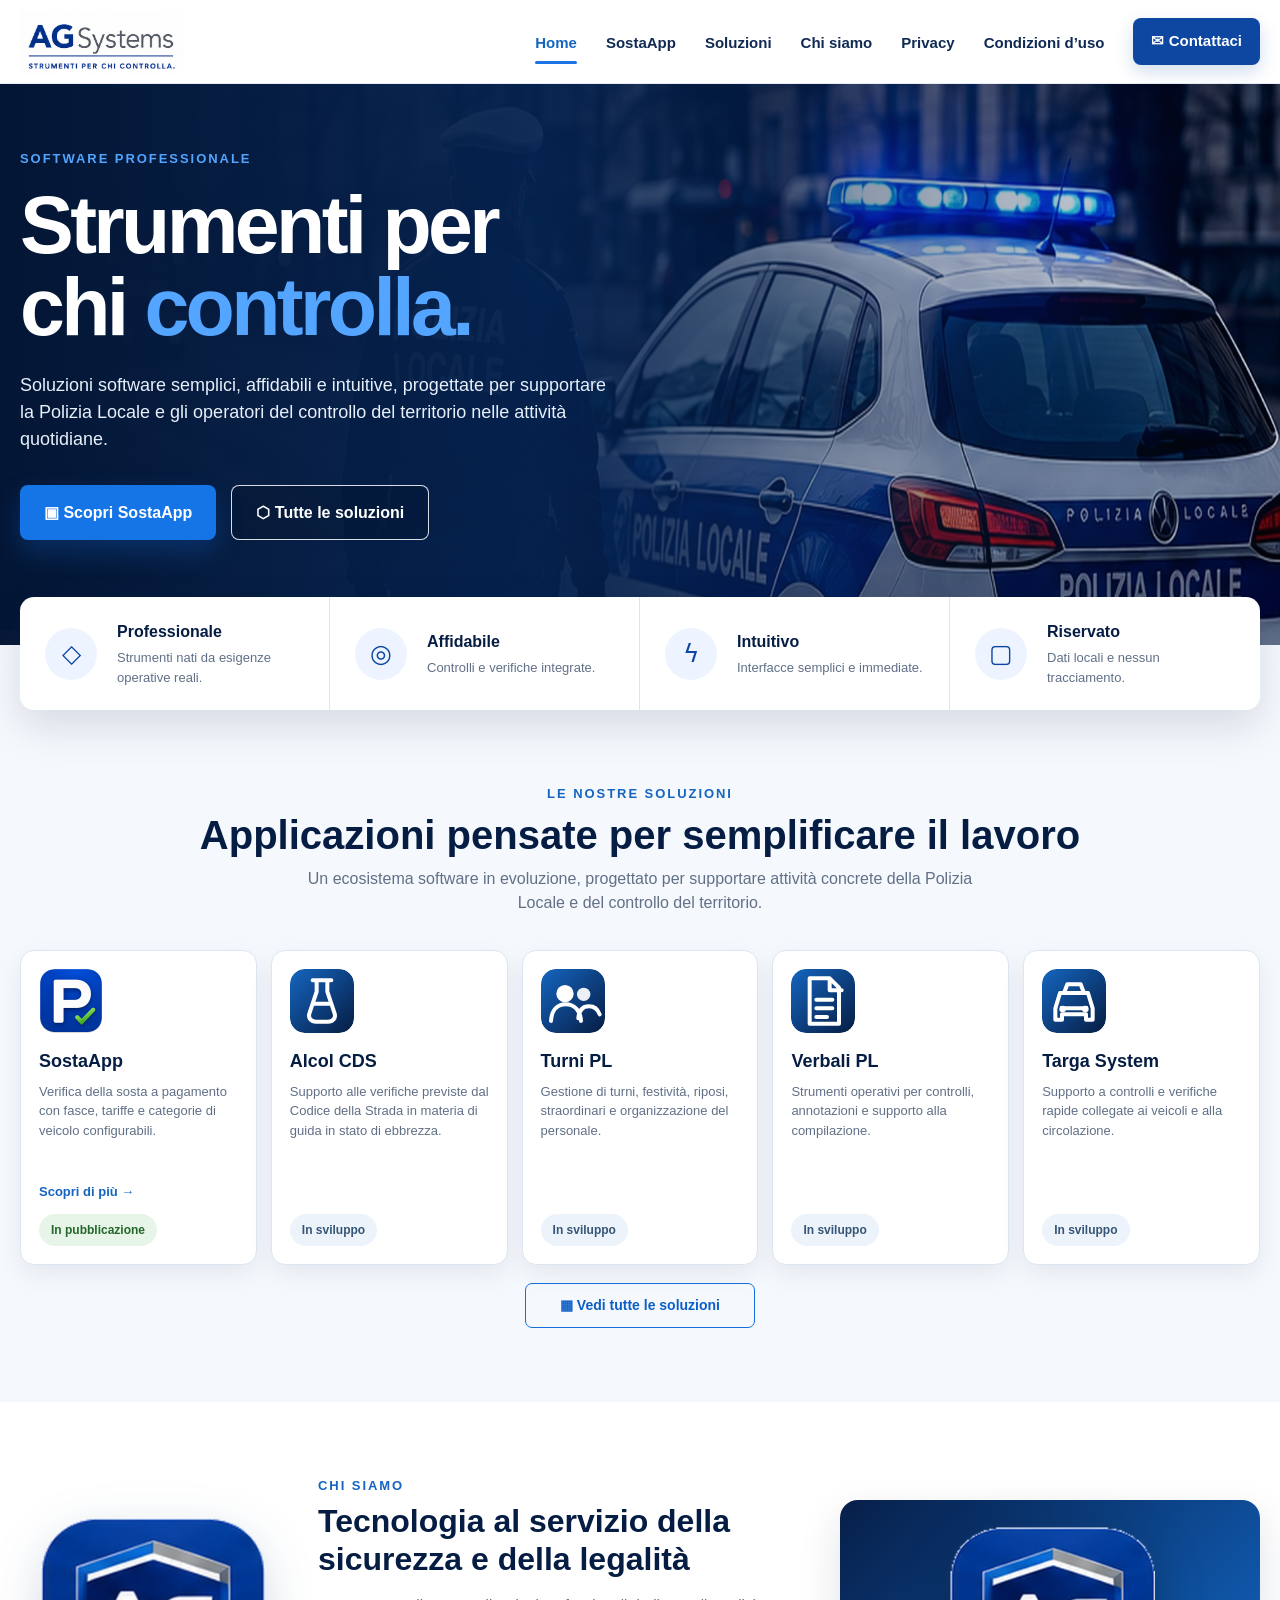
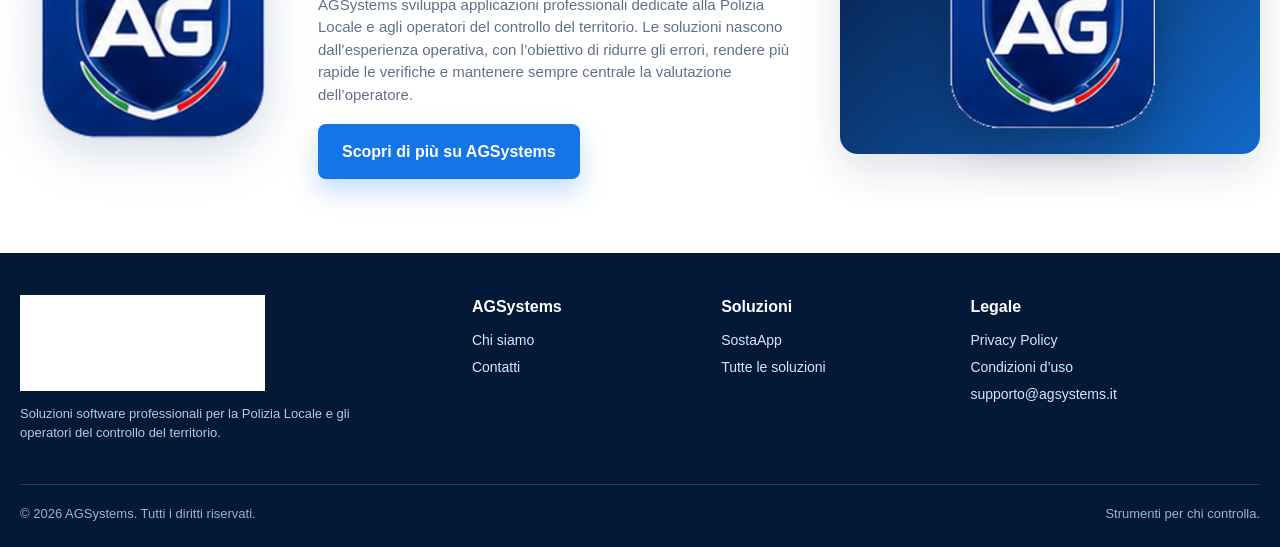
==== commit e16687ca: "Add files via upload" ====
--- a/index.html
+++ b/index.html
@@ -2,25 +2,17 @@
 <meta name="viewport" content="width=device-width,initial-scale=1">
 <meta name="theme-color" content="#082e6d"><link rel="icon" href="favicon.png">
 <link rel="stylesheet" href="assets/style.css"><title>AGSystems – Software professionale per la Polizia Locale</title>
-<meta name="description" content="Software professionale per la Polizia Locale e il controllo del territorio."></head><body><header class="header"><div class="wrap header-inner">
+<meta name="description" content="Software professionale per la Polizia Locale e il controllo del territorio."></head><body><header class="header"><div class="container header-inner">
 <a class="brand" href="index.html"><img src="assets/logo.png" alt="AGSystems"></a>
-<nav class="nav">
-<a class="active" href="index.html">Home</a>
-<a href="sostaapp.html">SostaApp</a>
-<a href="index.html#soluzioni">Soluzioni</a>
-<a href="index.html#chi-siamo">Chi siamo</a>
-<a href="privacy.html">Privacy</a>
-<a href="terms.html">Condizioni d’uso</a>
-<a class="contact" href="mailto:supporto@agsystems.it">✉ Contattaci</a>
-</nav><button class="menu-btn">☰</button></div></header>
-<section class="hero"><div class="wrap hero-inner"><div class="hero-copy">
-<div class="eyebrow">Software professionale</div>
-<h1>Strumenti per chi <span>controlla.</span></h1>
+<nav class="nav"><a class="active" href="index.html">Home</a><a href="sostaapp.html">SostaApp</a><a href="index.html#soluzioni">Soluzioni</a><a href="index.html#chi-siamo">Chi siamo</a><a href="privacy.html">Privacy</a><a href="terms.html">Condizioni d’uso</a><a class="contact-btn" href="mailto:supporto@agsystems.it">✉ Contattaci</a></nav>
+<button class="menu-button" aria-label="Menu">☰</button></div></header>
+<section class="hero"><div class="container hero-inner"><div class="hero-copy">
+<div class="hero-kicker">Software professionale</div><h1>Strumenti per chi <span>controlla.</span></h1>
 <p>Soluzioni software semplici, affidabili e intuitive, progettate per supportare la Polizia Locale e gli operatori del controllo del territorio nelle attività quotidiane.</p>
-<div class="hero-actions"><a class="button primary" href="sostaapp.html">▣ Scopri SostaApp</a><a class="button outline" href="#soluzioni">⬡ Tutte le soluzioni</a></div>
+<div class="hero-actions"><a class="btn btn-primary" href="sostaapp.html">▣ Scopri SostaApp</a><a class="btn btn-outline" href="#soluzioni">⬡ Tutte le soluzioni</a></div>
 </div></div></section>
 
-<div class="trust-holder"><div class="wrap trust">
+<div class="trust-wrap"><div class="container trust">
 <div class="trust-item"><div class="trust-icon">◇</div><div><div class="trust-title">Professionale</div><div class="trust-text">Strumenti nati da esigenze operative reali.</div></div></div>
 <div class="trust-item"><div class="trust-icon">◎</div><div><div class="trust-title">Affidabile</div><div class="trust-text">Controlli e verifiche integrate.</div></div></div>
 <div class="trust-item"><div class="trust-icon">ϟ</div><div><div class="trust-title">Intuitivo</div><div class="trust-text">Interfacce semplici e immediate.</div></div></div>
@@ -28,28 +20,28 @@
 </div></div>
 
 <main>
-<section id="soluzioni" class="section"><div class="wrap">
-<div class="section-label">Le nostre soluzioni</div>
-<h2 class="section-title">Applicazioni pensate per semplificare il lavoro</h2>
-<p class="section-subtitle">Un ecosistema software in evoluzione, progettato per supportare attività concrete della Polizia Locale e del controllo del territorio.</p>
+<section id="soluzioni" class="section"><div class="container">
+<div class="label">Le nostre soluzioni</div><h2 class="title">Applicazioni pensate per semplificare il lavoro</h2>
+<p class="subtitle">Un ecosistema software in evoluzione, progettato per supportare attività concrete della Polizia Locale e del controllo del territorio.</p>
 <div class="cards">
 <article class="card"><img src="assets/sostaapp.png" alt="SostaApp"><h3>SostaApp</h3><p>Verifica della sosta a pagamento con fasce, tariffe e categorie di veicolo configurabili.</p><a class="card-link" href="sostaapp.html">Scopri di più →</a><span class="status live">In pubblicazione</span></article>
 <article class="card"><img src="assets/alcol.svg" alt=""><h3>Alcol CDS</h3><p>Supporto alle verifiche previste dal Codice della Strada in materia di guida in stato di ebbrezza.</p><span class="status">In sviluppo</span></article>
 <article class="card"><img src="assets/turni.svg" alt=""><h3>Turni PL</h3><p>Gestione di turni, festività, riposi, straordinari e organizzazione del personale.</p><span class="status">In sviluppo</span></article>
 <article class="card"><img src="assets/verbali.svg" alt=""><h3>Verbali PL</h3><p>Strumenti operativi per controlli, annotazioni e supporto alla compilazione.</p><span class="status">In sviluppo</span></article>
-</div></div></section>
+<article class="card"><img src="assets/targa.svg" alt=""><h3>Targa System</h3><p>Supporto a controlli e verifiche rapide collegate ai veicoli e alla circolazione.</p><span class="status">In sviluppo</span></article>
+</div><div class="all-solutions"><a href="#soluzioni">▦ Vedi tutte le soluzioni</a></div>
+</div></section>
 
-<section id="chi-siamo" class="section white"><div class="wrap about-grid">
+<section id="chi-siamo" class="section white"><div class="container about-grid">
 <div class="about-logo"><img src="assets/shield.png" alt="AGSystems"></div>
-<div class="about-copy"><div class="section-label">Chi siamo</div>
-<h2 class="section-title">Tecnologia costruita intorno al lavoro reale</h2>
+<div class="about-copy"><div class="label">Chi siamo</div><h2 class="title">Tecnologia al servizio della sicurezza e della legalità</h2>
 <p>AGSystems sviluppa applicazioni professionali dedicate alla Polizia Locale e agli operatori del controllo del territorio. Le soluzioni nascono dall’esperienza operativa, con l’obiettivo di ridurre gli errori, rendere più rapide le verifiche e mantenere sempre centrale la valutazione dell’operatore.</p>
-<a class="button primary" href="mailto:supporto@agsystems.it">Contatta AGSystems</a></div>
-</div></section></main><footer class="footer"><div class="wrap">
-<div class="footer-grid">
+<a class="btn btn-primary" href="mailto:supporto@agsystems.it">Scopri di più su AGSystems</a></div>
+<div class="about-image"><img src="assets/shield.png" alt="AGSystems"></div>
+</div></section>
+</main><footer class="footer"><div class="container"><div class="footer-grid">
 <div><img class="footer-logo" src="assets/logo.png" alt="AGSystems"><p>Soluzioni software professionali per la Polizia Locale e gli operatori del controllo del territorio.</p></div>
 <div><h4>AGSystems</h4><a href="index.html#chi-siamo">Chi siamo</a><a href="mailto:supporto@agsystems.it">Contatti</a></div>
 <div><h4>Soluzioni</h4><a href="sostaapp.html">SostaApp</a><a href="index.html#soluzioni">Tutte le soluzioni</a></div>
 <div><h4>Legale</h4><a href="privacy.html">Privacy Policy</a><a href="terms.html">Condizioni d’uso</a><a href="mailto:supporto@agsystems.it">supporto@agsystems.it</a></div>
-</div><div class="footer-bottom"><span>© 2026 AGSystems. Tutti i diritti riservati.</span><span>Strumenti per chi controlla.</span></div>
-</div></footer></body></html>+</div><div class="footer-bottom"><span>© 2026 AGSystems. Tutti i diritti riservati.</span><span>Strumenti per chi controlla.</span></div></div></footer></body></html>
--- a/assets/style.css
+++ b/assets/style.css
@@ -1,120 +1,121 @@
 
 :root{
-  --navy:#061d43;
-  --navy-2:#082e6d;
-  --blue:#0d47a1;
-  --blue-2:#1565c0;
-  --sky:#edf4ff;
-  --ink:#12213f;
-  --muted:#64748b;
-  --line:#dbe6f2;
-  --white:#fff;
-  --shadow:0 18px 45px rgba(8,46,109,.13);
+  --navy:#061d43; --navy2:#082e6d; --blue:#0d47a1; --blue2:#1565c0;
+  --light:#f5f8fc; --card:#ffffff; --ink:#10213f; --muted:#617087;
+  --line:#dce6f2; --shadow:0 16px 42px rgba(6,29,67,.13);
 }
 *{box-sizing:border-box}
 html{scroll-behavior:smooth}
-body{margin:0;background:#f7f9fc;color:var(--ink);font-family:"Segoe UI",Roboto,Arial,sans-serif;line-height:1.5}
+body{margin:0;background:var(--light);color:var(--ink);font-family:"Segoe UI",Roboto,Arial,sans-serif;line-height:1.5}
 img{max-width:100%;display:block}
 a{text-decoration:none;color:inherit}
-.wrap{width:min(1180px,calc(100% - 36px));margin:auto}
+.container{width:min(1240px,calc(100% - 40px));margin:auto}
 
 /* HEADER */
-.header{background:#fff;border-bottom:1px solid #e6edf5;position:sticky;top:0;z-index:50}
-.header-inner{height:84px;display:flex;align-items:center;justify-content:space-between;gap:30px}
-.brand img{width:265px;height:62px;object-fit:contain;object-position:left center}
-.nav{display:flex;align-items:center;gap:28px;font-size:15px;font-weight:700}
-.nav a{color:#102a54}
-.nav a:hover,.nav a.active{color:var(--blue-2)}
-.contact{padding:12px 18px;background:var(--blue);color:#fff!important;border-radius:7px}
-.menu-btn{display:none;border:0;background:transparent;font-size:28px;color:var(--navy)}
+.header{height:84px;background:#fff;border-bottom:1px solid #e6edf5;position:sticky;top:0;z-index:50}
+.header-inner{height:100%;display:flex;align-items:center;justify-content:space-between;gap:32px}
+.brand img{width:270px;height:64px;object-fit:contain;object-position:left center}
+.nav{display:flex;align-items:center;gap:29px;font-size:15px;font-weight:700;color:#102a54}
+.nav a{padding:31px 0 27px;position:relative}
+.nav a.active,.nav a:hover{color:var(--blue2)}
+.nav a.active:after{content:"";position:absolute;left:0;right:0;bottom:18px;height:3px;border-radius:2px;background:#1b74e8}
+.contact-btn{padding:12px 18px!important;background:var(--blue);color:#fff!important;border-radius:8px;box-shadow:0 7px 18px rgba(13,71,161,.18)}
+.contact-btn:after{display:none}
+.menu-button{display:none;border:0;background:transparent;font-size:29px;color:var(--navy)}
 
 /* HERO */
-.hero{position:relative;min-height:560px;color:#fff;background:
-linear-gradient(90deg,rgba(4,22,53,.98) 0%,rgba(5,35,80,.93) 47%,rgba(4,30,70,.42) 74%,rgba(3,25,57,.18) 100%),
-url("../assets/hero.jpg") center right/cover no-repeat}
-.hero-inner{min-height:560px;display:flex;align-items:center}
-.hero-copy{width:min(620px,100%);padding:68px 0 110px}
-.eyebrow{font-size:13px;font-weight:900;letter-spacing:.16em;text-transform:uppercase;color:#4fa5ff}
-.hero h1{font-size:clamp(54px,6vw,82px);line-height:1.03;letter-spacing:-.04em;margin:14px 0 24px}
-.hero h1 span{color:#4d9fff}
-.hero p{font-size:19px;max-width:610px;color:#e6eef9;margin:0}
+.hero{min-height:555px;position:relative;color:#fff;background:
+linear-gradient(90deg,rgba(4,22,53,.99) 0%,rgba(5,35,80,.94) 42%,rgba(4,31,73,.45) 68%,rgba(3,25,57,.10) 100%),
+url("hero.jpg") center right/cover no-repeat}
+.hero-inner{min-height:555px;display:flex;align-items:center}
+.hero-copy{width:min(600px,100%);padding:65px 0 105px}
+.hero-kicker{font-size:13px;font-weight:900;letter-spacing:.15em;text-transform:uppercase;color:#52a5ff}
+.hero h1{font-size:clamp(54px,6.3vw,82px);line-height:1.02;letter-spacing:-.045em;margin:15px 0 24px}
+.hero h1 span{color:#54a5ff}
+.hero p{font-size:18px;color:#e7effb;max-width:590px;margin:0}
 .hero-actions{display:flex;gap:15px;flex-wrap:wrap;margin-top:32px}
-.button{display:inline-flex;align-items:center;justify-content:center;min-height:55px;padding:0 24px;border-radius:8px;font-weight:850}
-.button.primary{background:#1575e7;color:#fff}
-.button.outline{border:1.5px solid rgba(255,255,255,.8);color:#fff;background:rgba(0,0,0,.1)}
+.btn{display:inline-flex;align-items:center;justify-content:center;min-height:55px;padding:0 24px;border-radius:8px;font-weight:850}
+.btn-primary{background:#1575e7;color:#fff;box-shadow:0 12px 26px rgba(21,117,231,.25)}
+.btn-outline{border:1.5px solid rgba(255,255,255,.85);color:#fff;background:rgba(0,0,0,.12)}
 
-/* TRUST STRIP */
-.trust-holder{position:relative;z-index:10;margin-top:-58px}
+/* TRUST */
+.trust-wrap{position:relative;z-index:10;margin-top:-48px}
 .trust{background:#fff;border-radius:14px;box-shadow:var(--shadow);display:grid;grid-template-columns:repeat(4,1fr);overflow:hidden}
-.trust-item{display:grid;grid-template-columns:58px 1fr;gap:14px;align-items:center;padding:25px 24px;border-right:1px solid var(--line)}
+.trust-item{display:grid;grid-template-columns:58px 1fr;gap:14px;align-items:center;padding:23px 25px;border-right:1px solid var(--line)}
 .trust-item:last-child{border-right:0}
-.trust-icon{width:52px;height:52px;border-radius:50%;background:#edf4ff;display:grid;place-items:center;color:var(--blue);font-size:25px}
+.trust-icon{width:52px;height:52px;border-radius:50%;display:grid;place-items:center;background:#eef4ff;color:var(--blue);font-size:25px}
 .trust-title{font-size:16px;font-weight:850;color:var(--navy)}
 .trust-text{font-size:13px;color:var(--muted);margin-top:4px}
 
-/* SECTIONS */
-.section{padding:80px 0}
+/* GENERAL */
+.section{padding:74px 0}
 .section.white{background:#fff}
-.section-label{text-align:center;text-transform:uppercase;letter-spacing:.15em;font-size:13px;color:var(--blue-2);font-weight:900}
-.section-title{text-align:center;font-size:42px;line-height:1.2;margin:10px 0 12px;color:var(--navy)}
-.section-subtitle{text-align:center;color:var(--muted);max-width:760px;margin:0 auto 38px;font-size:17px}
+.label{text-align:center;text-transform:uppercase;letter-spacing:.15em;font-size:13px;font-weight:900;color:var(--blue2)}
+.title{text-align:center;font-size:40px;line-height:1.18;margin:8px 0 8px;color:var(--navy)}
+.subtitle{text-align:center;max-width:700px;margin:0 auto 35px;color:var(--muted);font-size:16px}
 
 /* SOLUTIONS */
-.cards{display:grid;grid-template-columns:repeat(4,1fr);gap:18px}
-.card{background:#fff;border:1px solid var(--line);border-radius:16px;padding:22px;box-shadow:0 10px 26px rgba(8,46,109,.07);display:flex;flex-direction:column;min-height:330px}
-.card img{width:68px;height:68px;border-radius:16px;object-fit:cover}
-.card h3{font-size:20px;margin:17px 0 8px;color:var(--navy)}
-.card p{color:var(--muted);font-size:14px;flex:1;margin:0}
-.card-link{color:var(--blue-2);font-weight:850;margin-top:16px}
-.status{display:inline-flex;align-self:flex-start;padding:7px 12px;border-radius:999px;background:#edf3fb;color:#355477;font-size:12px;font-weight:850;margin-top:14px}
+.cards{display:grid;grid-template-columns:repeat(5,1fr);gap:14px}
+.card{background:#fff;border:1px solid var(--line);border-radius:14px;padding:18px;box-shadow:0 9px 24px rgba(6,29,67,.07);display:flex;flex-direction:column;min-height:315px}
+.card img{width:64px;height:64px;border-radius:15px;object-fit:cover}
+.card h3{font-size:18px;color:var(--navy);margin:15px 0 7px}
+.card p{font-size:13px;color:var(--muted);margin:0;flex:1}
+.card-link{color:var(--blue2);font-size:13px;font-weight:850;margin-top:13px}
+.status{display:inline-flex;align-self:flex-start;padding:7px 12px;border-radius:999px;background:#edf3fb;color:#365677;font-size:12px;font-weight:850;margin-top:12px}
 .status.live{background:#e7f5e8;color:#25672b}
+.all-solutions{display:flex;justify-content:center;margin-top:18px}
+.all-solutions a{border:1.5px solid #1470df;color:#0c5fc7;min-width:230px;padding:11px 18px;border-radius:7px;text-align:center;font-weight:800;font-size:14px}
 
 /* ABOUT */
-.about-grid{display:grid;grid-template-columns:360px 1fr;gap:60px;align-items:center}
+.about-grid{display:grid;grid-template-columns:260px 1fr 420px;gap:38px;align-items:center}
 .about-logo{display:grid;place-items:center}
-.about-logo img{width:280px;filter:drop-shadow(0 18px 28px rgba(8,46,109,.18))}
-.about-copy .section-label,.about-copy .section-title,.about-copy .section-subtitle{text-align:left;margin-left:0}
-.about-copy p{color:var(--muted);font-size:17px}
-.about-copy .button{margin-top:16px}
+.about-logo img{width:230px;filter:drop-shadow(0 15px 24px rgba(8,46,109,.17))}
+.about-copy .label,.about-copy .title,.about-copy .subtitle{text-align:left;margin-left:0}
+.about-copy .title{font-size:32px}
+.about-copy p{font-size:15px;color:var(--muted);margin-bottom:18px}
+.about-image{background:linear-gradient(135deg,#071f49,#1268c8);border-radius:18px;min-height:230px;padding:22px;display:flex;align-items:center;justify-content:center;box-shadow:var(--shadow)}
+.about-image img{width:210px;filter:drop-shadow(0 16px 24px rgba(0,0,0,.25))}
 
-/* LEGAL + APP */
-.page-hero{background:linear-gradient(135deg,var(--navy),var(--blue-2));color:#fff;padding:70px 0}
-.page-hero-grid{display:grid;grid-template-columns:180px 1fr;gap:34px;align-items:center}
-.page-hero-grid img{border-radius:36px;box-shadow:0 16px 38px rgba(0,0,0,.28)}
-.page-hero h1{font-size:58px;margin:0 0 8px}
-.feature-grid{display:grid;grid-template-columns:repeat(2,1fr);gap:15px}
-.feature{background:#fff;border:1px solid var(--line);border-radius:14px;padding:17px 18px;font-weight:750;color:var(--navy)}
+/* FOOTER */
+.footer{background:#041938;color:#d9e5f6;padding:42px 0 24px}
+.footer-grid{display:grid;grid-template-columns:1.45fr .75fr .75fr 1fr;gap:32px}
+.footer-logo{width:245px;filter:brightness(0) invert(1)}
+.footer p{font-size:13px;color:#b9c8dc;max-width:330px}
+.footer h4{margin:0 0 11px;color:#fff}
+.footer a{display:block;color:#d9e5f6;margin:6px 0;font-size:14px}
+.footer-bottom{margin-top:28px;padding-top:19px;border-top:1px solid rgba(255,255,255,.15);display:flex;justify-content:space-between;gap:20px;color:#9fb1ca;font-size:13px}
+
+/* SECONDARY PAGES */
+.page-hero{background:linear-gradient(135deg,var(--navy),var(--blue2));color:#fff;padding:66px 0}
+.page-hero-grid{display:grid;grid-template-columns:170px 1fr;gap:32px;align-items:center}
+.page-hero-grid img{border-radius:34px;box-shadow:0 16px 35px rgba(0,0,0,.28)}
+.page-hero h1{font-size:56px;margin:0 0 8px}
+.features{display:grid;grid-template-columns:repeat(2,1fr);gap:15px}
+.feature{background:#fff;border:1px solid var(--line);border-radius:13px;padding:17px 18px;font-weight:750;color:var(--navy)}
 .notice{margin-top:24px;padding:18px;border-radius:14px;background:#fff7dc;border:1px solid #ead186;color:#6b5212}
 .legal{max-width:900px;margin:auto}
 .legal-card{background:#fff;border:1px solid var(--line);border-radius:18px;padding:34px;box-shadow:var(--shadow)}
 .legal-card h1{font-size:42px;color:var(--navy);margin-top:0}
-.legal-card h2{color:var(--navy);margin-top:32px}
+.legal-card h2{color:var(--navy);margin-top:31px}
 
-/* FOOTER */
-.footer{background:#041938;color:#d9e5f6;padding:46px 0 26px}
-.footer-grid{display:grid;grid-template-columns:1.6fr .8fr .8fr 1fr;gap:34px}
-.footer-logo{width:255px;filter:brightness(0) invert(1)}
-.footer h4{color:#fff;margin:0 0 12px}
-.footer a{display:block;color:#d9e5f6;margin:7px 0}
-.footer p{font-size:14px;color:#b9c8dc}
-.footer-bottom{border-top:1px solid rgba(255,255,255,.15);margin-top:30px;padding-top:20px;display:flex;justify-content:space-between;gap:20px;font-size:13px;color:#9eb0c9}
-
-@media(max-width:980px){
-  .nav{display:none}.menu-btn{display:block}
+@media(max-width:1050px){
+  .nav{display:none}.menu-button{display:block}
+  .cards{grid-template-columns:repeat(3,1fr)}
+  .about-grid{grid-template-columns:220px 1fr}.about-image{display:none}
+}
+@media(max-width:800px){
   .trust{grid-template-columns:repeat(2,1fr)}.trust-item:nth-child(2){border-right:0}
   .cards{grid-template-columns:repeat(2,1fr)}
-  .about-grid{grid-template-columns:1fr}.about-logo img{width:220px}
   .footer-grid{grid-template-columns:1fr 1fr}
 }
-@media(max-width:640px){
-  .wrap{width:min(100% - 24px,1180px)}
-  .header-inner{height:70px}.brand img{width:220px;height:54px}
-  .hero{min-height:620px;background-position:64% center}
-  .hero-inner{min-height:620px}.hero-copy{padding:70px 0 116px}
-  .hero h1{font-size:52px}.hero p{font-size:16px}
-  .trust-holder{margin-top:-66px}.trust{grid-template-columns:1fr}.trust-item{border-right:0;border-bottom:1px solid var(--line)}
-  .cards,.feature-grid{grid-template-columns:1fr}
-  .section-title{font-size:34px}
-  .page-hero-grid{grid-template-columns:110px 1fr;gap:20px}.page-hero h1{font-size:40px}
+@media(max-width:580px){
+  .container{width:min(100% - 24px,1240px)}
+  .header{height:70px}.header-inner{height:70px}.brand img{width:215px;height:54px}
+  .hero{min-height:620px;background-position:66% center}.hero-inner{min-height:620px}.hero-copy{padding:68px 0 112px}
+  .hero h1{font-size:50px}.hero p{font-size:16px}
+  .trust-wrap{margin-top:-64px}.trust{grid-template-columns:1fr}.trust-item{border-right:0;border-bottom:1px solid var(--line)}
+  .cards,.features{grid-template-columns:1fr}
+  .about-grid{grid-template-columns:1fr}.about-logo img{width:200px}
   .footer-grid{grid-template-columns:1fr}.footer-bottom{display:block}
+  .page-hero-grid{grid-template-columns:105px 1fr;gap:20px}.page-hero h1{font-size:40px}
 }
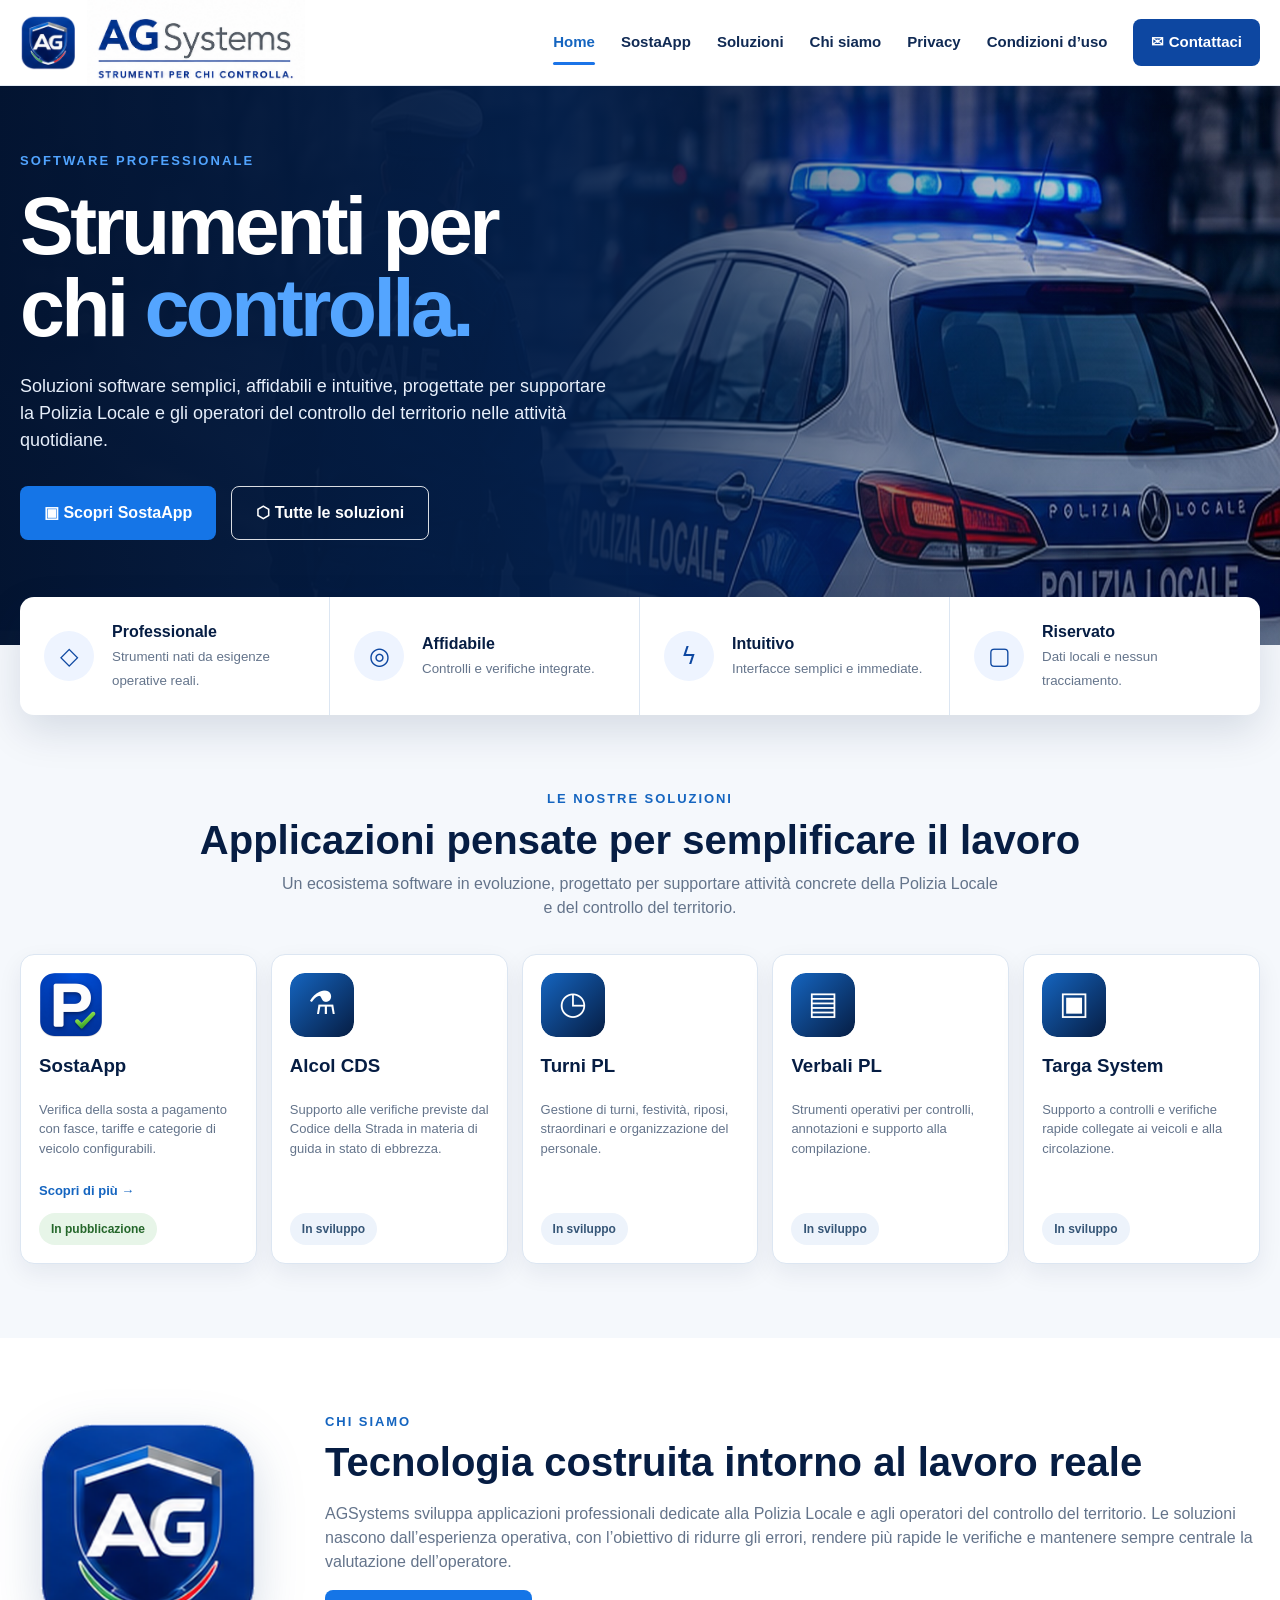
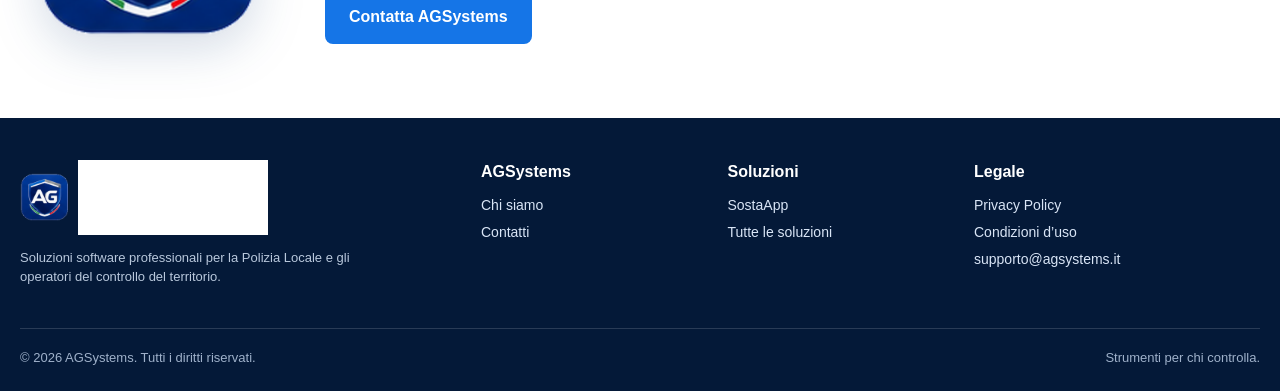
==== commit b4d79f8d: "Add files via upload" ====
--- a/index.html
+++ b/index.html
@@ -1,47 +1 @@
-<!doctype html><html lang="it"><head><meta charset="utf-8">
-<meta name="viewport" content="width=device-width,initial-scale=1">
-<meta name="theme-color" content="#082e6d"><link rel="icon" href="favicon.png">
-<link rel="stylesheet" href="assets/style.css"><title>AGSystems – Software professionale per la Polizia Locale</title>
-<meta name="description" content="Software professionale per la Polizia Locale e il controllo del territorio."></head><body><header class="header"><div class="container header-inner">
-<a class="brand" href="index.html"><img src="assets/logo.png" alt="AGSystems"></a>
-<nav class="nav"><a class="active" href="index.html">Home</a><a href="sostaapp.html">SostaApp</a><a href="index.html#soluzioni">Soluzioni</a><a href="index.html#chi-siamo">Chi siamo</a><a href="privacy.html">Privacy</a><a href="terms.html">Condizioni d’uso</a><a class="contact-btn" href="mailto:supporto@agsystems.it">✉ Contattaci</a></nav>
-<button class="menu-button" aria-label="Menu">☰</button></div></header>
-<section class="hero"><div class="container hero-inner"><div class="hero-copy">
-<div class="hero-kicker">Software professionale</div><h1>Strumenti per chi <span>controlla.</span></h1>
-<p>Soluzioni software semplici, affidabili e intuitive, progettate per supportare la Polizia Locale e gli operatori del controllo del territorio nelle attività quotidiane.</p>
-<div class="hero-actions"><a class="btn btn-primary" href="sostaapp.html">▣ Scopri SostaApp</a><a class="btn btn-outline" href="#soluzioni">⬡ Tutte le soluzioni</a></div>
-</div></div></section>
-
-<div class="trust-wrap"><div class="container trust">
-<div class="trust-item"><div class="trust-icon">◇</div><div><div class="trust-title">Professionale</div><div class="trust-text">Strumenti nati da esigenze operative reali.</div></div></div>
-<div class="trust-item"><div class="trust-icon">◎</div><div><div class="trust-title">Affidabile</div><div class="trust-text">Controlli e verifiche integrate.</div></div></div>
-<div class="trust-item"><div class="trust-icon">ϟ</div><div><div class="trust-title">Intuitivo</div><div class="trust-text">Interfacce semplici e immediate.</div></div></div>
-<div class="trust-item"><div class="trust-icon">▢</div><div><div class="trust-title">Riservato</div><div class="trust-text">Dati locali e nessun tracciamento.</div></div></div>
-</div></div>
-
-<main>
-<section id="soluzioni" class="section"><div class="container">
-<div class="label">Le nostre soluzioni</div><h2 class="title">Applicazioni pensate per semplificare il lavoro</h2>
-<p class="subtitle">Un ecosistema software in evoluzione, progettato per supportare attività concrete della Polizia Locale e del controllo del territorio.</p>
-<div class="cards">
-<article class="card"><img src="assets/sostaapp.png" alt="SostaApp"><h3>SostaApp</h3><p>Verifica della sosta a pagamento con fasce, tariffe e categorie di veicolo configurabili.</p><a class="card-link" href="sostaapp.html">Scopri di più →</a><span class="status live">In pubblicazione</span></article>
-<article class="card"><img src="assets/alcol.svg" alt=""><h3>Alcol CDS</h3><p>Supporto alle verifiche previste dal Codice della Strada in materia di guida in stato di ebbrezza.</p><span class="status">In sviluppo</span></article>
-<article class="card"><img src="assets/turni.svg" alt=""><h3>Turni PL</h3><p>Gestione di turni, festività, riposi, straordinari e organizzazione del personale.</p><span class="status">In sviluppo</span></article>
-<article class="card"><img src="assets/verbali.svg" alt=""><h3>Verbali PL</h3><p>Strumenti operativi per controlli, annotazioni e supporto alla compilazione.</p><span class="status">In sviluppo</span></article>
-<article class="card"><img src="assets/targa.svg" alt=""><h3>Targa System</h3><p>Supporto a controlli e verifiche rapide collegate ai veicoli e alla circolazione.</p><span class="status">In sviluppo</span></article>
-</div><div class="all-solutions"><a href="#soluzioni">▦ Vedi tutte le soluzioni</a></div>
-</div></section>
-
-<section id="chi-siamo" class="section white"><div class="container about-grid">
-<div class="about-logo"><img src="assets/shield.png" alt="AGSystems"></div>
-<div class="about-copy"><div class="label">Chi siamo</div><h2 class="title">Tecnologia al servizio della sicurezza e della legalità</h2>
-<p>AGSystems sviluppa applicazioni professionali dedicate alla Polizia Locale e agli operatori del controllo del territorio. Le soluzioni nascono dall’esperienza operativa, con l’obiettivo di ridurre gli errori, rendere più rapide le verifiche e mantenere sempre centrale la valutazione dell’operatore.</p>
-<a class="btn btn-primary" href="mailto:supporto@agsystems.it">Scopri di più su AGSystems</a></div>
-<div class="about-image"><img src="assets/shield.png" alt="AGSystems"></div>
-</div></section>
-</main><footer class="footer"><div class="container"><div class="footer-grid">
-<div><img class="footer-logo" src="assets/logo.png" alt="AGSystems"><p>Soluzioni software professionali per la Polizia Locale e gli operatori del controllo del territorio.</p></div>
-<div><h4>AGSystems</h4><a href="index.html#chi-siamo">Chi siamo</a><a href="mailto:supporto@agsystems.it">Contatti</a></div>
-<div><h4>Soluzioni</h4><a href="sostaapp.html">SostaApp</a><a href="index.html#soluzioni">Tutte le soluzioni</a></div>
-<div><h4>Legale</h4><a href="privacy.html">Privacy Policy</a><a href="terms.html">Condizioni d’uso</a><a href="mailto:supporto@agsystems.it">supporto@agsystems.it</a></div>
-</div><div class="footer-bottom"><span>© 2026 AGSystems. Tutti i diritti riservati.</span><span>Strumenti per chi controlla.</span></div></div></footer></body></html>+<!doctype html><html lang="it"><head><meta charset="utf-8"><meta name="viewport" content="width=device-width,initial-scale=1"><meta name="theme-color" content="#082e6d"><link rel="icon" href="./favicon.png"><link rel="stylesheet" href="./assets/style.css"><title>AGSystems – Software professionale per la Polizia Locale</title></head><body><header class="header"><div class="container header-inner"><a class="brand" href="./index.html"><img class="brand-shield" src="./assets/shield.png" alt=""><img class="brand-wordmark" src="./assets/wordmark.png" alt="AGSystems"></a><nav class="nav"><a class="active" href="./index.html">Home</a><a href="./sostaapp.html">SostaApp</a><a href="./index.html#soluzioni">Soluzioni</a><a href="./index.html#chi-siamo">Chi siamo</a><a href="./privacy.html">Privacy</a><a href="./terms.html">Condizioni d’uso</a><a class="contact" href="mailto:supporto@agsystems.it">✉ Contattaci</a></nav><button class="menu" aria-label="Menu">☰</button></div></header><section class="hero"><div class="container hero-inner"><div class="hero-copy"><div class="eyebrow">Software professionale</div><h1>Strumenti per chi <span>controlla.</span></h1><p>Soluzioni software semplici, affidabili e intuitive, progettate per supportare la Polizia Locale e gli operatori del controllo del territorio nelle attività quotidiane.</p><div class="actions"><a class="btn primary" href="./sostaapp.html">▣ Scopri SostaApp</a><a class="btn outline" href="#soluzioni">⬡ Tutte le soluzioni</a></div></div></div></section><div class="trust-wrap"><div class="container trust"><div class="trust-item"><div class="trust-icon">◇</div><div><strong>Professionale</strong><small>Strumenti nati da esigenze operative reali.</small></div></div><div class="trust-item"><div class="trust-icon">◎</div><div><strong>Affidabile</strong><small>Controlli e verifiche integrate.</small></div></div><div class="trust-item"><div class="trust-icon">ϟ</div><div><strong>Intuitivo</strong><small>Interfacce semplici e immediate.</small></div></div><div class="trust-item"><div class="trust-icon">▢</div><div><strong>Riservato</strong><small>Dati locali e nessun tracciamento.</small></div></div></div></div><main><section id="soluzioni" class="section"><div class="container"><div class="label">Le nostre soluzioni</div><h2 class="title">Applicazioni pensate per semplificare il lavoro</h2><p class="subtitle">Un ecosistema software in evoluzione, progettato per supportare attività concrete della Polizia Locale e del controllo del territorio.</p><div class="cards"><article class="card"><img src="./assets/sostaapp.png" alt="SostaApp"><h3>SostaApp</h3><p>Verifica della sosta a pagamento con fasce, tariffe e categorie di veicolo configurabili.</p><a class="card-link" href="./sostaapp.html">Scopri di più →</a><span class="status live">In pubblicazione</span></article><article class="card"><img src="./assets/alcol.svg" alt=""><h3>Alcol CDS</h3><p>Supporto alle verifiche previste dal Codice della Strada in materia di guida in stato di ebbrezza.</p><span class="status">In sviluppo</span></article><article class="card"><img src="./assets/turni.svg" alt=""><h3>Turni PL</h3><p>Gestione di turni, festività, riposi, straordinari e organizzazione del personale.</p><span class="status">In sviluppo</span></article><article class="card"><img src="./assets/verbali.svg" alt=""><h3>Verbali PL</h3><p>Strumenti operativi per controlli, annotazioni e supporto alla compilazione.</p><span class="status">In sviluppo</span></article><article class="card"><img src="./assets/targa.svg" alt=""><h3>Targa System</h3><p>Supporto a controlli e verifiche rapide collegate ai veicoli e alla circolazione.</p><span class="status">In sviluppo</span></article></div></div></section><section id="chi-siamo" class="section white"><div class="container about"><img src="./assets/shield.png" alt="AGSystems"><div><div class="label">Chi siamo</div><h2 class="title">Tecnologia costruita intorno al lavoro reale</h2><p>AGSystems sviluppa applicazioni professionali dedicate alla Polizia Locale e agli operatori del controllo del territorio. Le soluzioni nascono dall’esperienza operativa, con l’obiettivo di ridurre gli errori, rendere più rapide le verifiche e mantenere sempre centrale la valutazione dell’operatore.</p><a class="btn primary" href="mailto:supporto@agsystems.it">Contatta AGSystems</a></div></div></section></main><footer class="footer"><div class="container"><div class="footer-grid"><div><div class="footer-brand"><img class="footer-shield" src="./assets/shield.png" alt=""><img class="footer-wordmark" src="./assets/wordmark.png" alt="AGSystems"></div><p>Soluzioni software professionali per la Polizia Locale e gli operatori del controllo del territorio.</p></div><div><h4>AGSystems</h4><a href="./index.html#chi-siamo">Chi siamo</a><a href="mailto:supporto@agsystems.it">Contatti</a></div><div><h4>Soluzioni</h4><a href="./sostaapp.html">SostaApp</a><a href="./index.html#soluzioni">Tutte le soluzioni</a></div><div><h4>Legale</h4><a href="./privacy.html">Privacy Policy</a><a href="./terms.html">Condizioni d’uso</a><a href="mailto:supporto@agsystems.it">supporto@agsystems.it</a></div></div><div class="footer-bottom"><span>© 2026 AGSystems. Tutti i diritti riservati.</span><span>Strumenti per chi controlla.</span></div></div></footer></body></html>
--- a/assets/style.css
+++ b/assets/style.css
@@ -1,121 +1,10 @@
 
-:root{
-  --navy:#061d43; --navy2:#082e6d; --blue:#0d47a1; --blue2:#1565c0;
-  --light:#f5f8fc; --card:#ffffff; --ink:#10213f; --muted:#617087;
-  --line:#dce6f2; --shadow:0 16px 42px rgba(6,29,67,.13);
-}
-*{box-sizing:border-box}
-html{scroll-behavior:smooth}
-body{margin:0;background:var(--light);color:var(--ink);font-family:"Segoe UI",Roboto,Arial,sans-serif;line-height:1.5}
-img{max-width:100%;display:block}
-a{text-decoration:none;color:inherit}
-.container{width:min(1240px,calc(100% - 40px));margin:auto}
-
-/* HEADER */
-.header{height:84px;background:#fff;border-bottom:1px solid #e6edf5;position:sticky;top:0;z-index:50}
-.header-inner{height:100%;display:flex;align-items:center;justify-content:space-between;gap:32px}
-.brand img{width:270px;height:64px;object-fit:contain;object-position:left center}
-.nav{display:flex;align-items:center;gap:29px;font-size:15px;font-weight:700;color:#102a54}
-.nav a{padding:31px 0 27px;position:relative}
-.nav a.active,.nav a:hover{color:var(--blue2)}
-.nav a.active:after{content:"";position:absolute;left:0;right:0;bottom:18px;height:3px;border-radius:2px;background:#1b74e8}
-.contact-btn{padding:12px 18px!important;background:var(--blue);color:#fff!important;border-radius:8px;box-shadow:0 7px 18px rgba(13,71,161,.18)}
-.contact-btn:after{display:none}
-.menu-button{display:none;border:0;background:transparent;font-size:29px;color:var(--navy)}
-
-/* HERO */
-.hero{min-height:555px;position:relative;color:#fff;background:
-linear-gradient(90deg,rgba(4,22,53,.99) 0%,rgba(5,35,80,.94) 42%,rgba(4,31,73,.45) 68%,rgba(3,25,57,.10) 100%),
-url("hero.jpg") center right/cover no-repeat}
-.hero-inner{min-height:555px;display:flex;align-items:center}
-.hero-copy{width:min(600px,100%);padding:65px 0 105px}
-.hero-kicker{font-size:13px;font-weight:900;letter-spacing:.15em;text-transform:uppercase;color:#52a5ff}
-.hero h1{font-size:clamp(54px,6.3vw,82px);line-height:1.02;letter-spacing:-.045em;margin:15px 0 24px}
-.hero h1 span{color:#54a5ff}
-.hero p{font-size:18px;color:#e7effb;max-width:590px;margin:0}
-.hero-actions{display:flex;gap:15px;flex-wrap:wrap;margin-top:32px}
-.btn{display:inline-flex;align-items:center;justify-content:center;min-height:55px;padding:0 24px;border-radius:8px;font-weight:850}
-.btn-primary{background:#1575e7;color:#fff;box-shadow:0 12px 26px rgba(21,117,231,.25)}
-.btn-outline{border:1.5px solid rgba(255,255,255,.85);color:#fff;background:rgba(0,0,0,.12)}
-
-/* TRUST */
-.trust-wrap{position:relative;z-index:10;margin-top:-48px}
-.trust{background:#fff;border-radius:14px;box-shadow:var(--shadow);display:grid;grid-template-columns:repeat(4,1fr);overflow:hidden}
-.trust-item{display:grid;grid-template-columns:58px 1fr;gap:14px;align-items:center;padding:23px 25px;border-right:1px solid var(--line)}
-.trust-item:last-child{border-right:0}
-.trust-icon{width:52px;height:52px;border-radius:50%;display:grid;place-items:center;background:#eef4ff;color:var(--blue);font-size:25px}
-.trust-title{font-size:16px;font-weight:850;color:var(--navy)}
-.trust-text{font-size:13px;color:var(--muted);margin-top:4px}
-
-/* GENERAL */
-.section{padding:74px 0}
-.section.white{background:#fff}
-.label{text-align:center;text-transform:uppercase;letter-spacing:.15em;font-size:13px;font-weight:900;color:var(--blue2)}
-.title{text-align:center;font-size:40px;line-height:1.18;margin:8px 0 8px;color:var(--navy)}
-.subtitle{text-align:center;max-width:700px;margin:0 auto 35px;color:var(--muted);font-size:16px}
-
-/* SOLUTIONS */
-.cards{display:grid;grid-template-columns:repeat(5,1fr);gap:14px}
-.card{background:#fff;border:1px solid var(--line);border-radius:14px;padding:18px;box-shadow:0 9px 24px rgba(6,29,67,.07);display:flex;flex-direction:column;min-height:315px}
-.card img{width:64px;height:64px;border-radius:15px;object-fit:cover}
-.card h3{font-size:18px;color:var(--navy);margin:15px 0 7px}
-.card p{font-size:13px;color:var(--muted);margin:0;flex:1}
-.card-link{color:var(--blue2);font-size:13px;font-weight:850;margin-top:13px}
-.status{display:inline-flex;align-self:flex-start;padding:7px 12px;border-radius:999px;background:#edf3fb;color:#365677;font-size:12px;font-weight:850;margin-top:12px}
-.status.live{background:#e7f5e8;color:#25672b}
-.all-solutions{display:flex;justify-content:center;margin-top:18px}
-.all-solutions a{border:1.5px solid #1470df;color:#0c5fc7;min-width:230px;padding:11px 18px;border-radius:7px;text-align:center;font-weight:800;font-size:14px}
-
-/* ABOUT */
-.about-grid{display:grid;grid-template-columns:260px 1fr 420px;gap:38px;align-items:center}
-.about-logo{display:grid;place-items:center}
-.about-logo img{width:230px;filter:drop-shadow(0 15px 24px rgba(8,46,109,.17))}
-.about-copy .label,.about-copy .title,.about-copy .subtitle{text-align:left;margin-left:0}
-.about-copy .title{font-size:32px}
-.about-copy p{font-size:15px;color:var(--muted);margin-bottom:18px}
-.about-image{background:linear-gradient(135deg,#071f49,#1268c8);border-radius:18px;min-height:230px;padding:22px;display:flex;align-items:center;justify-content:center;box-shadow:var(--shadow)}
-.about-image img{width:210px;filter:drop-shadow(0 16px 24px rgba(0,0,0,.25))}
-
-/* FOOTER */
-.footer{background:#041938;color:#d9e5f6;padding:42px 0 24px}
-.footer-grid{display:grid;grid-template-columns:1.45fr .75fr .75fr 1fr;gap:32px}
-.footer-logo{width:245px;filter:brightness(0) invert(1)}
-.footer p{font-size:13px;color:#b9c8dc;max-width:330px}
-.footer h4{margin:0 0 11px;color:#fff}
-.footer a{display:block;color:#d9e5f6;margin:6px 0;font-size:14px}
-.footer-bottom{margin-top:28px;padding-top:19px;border-top:1px solid rgba(255,255,255,.15);display:flex;justify-content:space-between;gap:20px;color:#9fb1ca;font-size:13px}
-
-/* SECONDARY PAGES */
-.page-hero{background:linear-gradient(135deg,var(--navy),var(--blue2));color:#fff;padding:66px 0}
-.page-hero-grid{display:grid;grid-template-columns:170px 1fr;gap:32px;align-items:center}
-.page-hero-grid img{border-radius:34px;box-shadow:0 16px 35px rgba(0,0,0,.28)}
-.page-hero h1{font-size:56px;margin:0 0 8px}
-.features{display:grid;grid-template-columns:repeat(2,1fr);gap:15px}
-.feature{background:#fff;border:1px solid var(--line);border-radius:13px;padding:17px 18px;font-weight:750;color:var(--navy)}
-.notice{margin-top:24px;padding:18px;border-radius:14px;background:#fff7dc;border:1px solid #ead186;color:#6b5212}
-.legal{max-width:900px;margin:auto}
-.legal-card{background:#fff;border:1px solid var(--line);border-radius:18px;padding:34px;box-shadow:var(--shadow)}
-.legal-card h1{font-size:42px;color:var(--navy);margin-top:0}
-.legal-card h2{color:var(--navy);margin-top:31px}
-
-@media(max-width:1050px){
-  .nav{display:none}.menu-button{display:block}
-  .cards{grid-template-columns:repeat(3,1fr)}
-  .about-grid{grid-template-columns:220px 1fr}.about-image{display:none}
-}
-@media(max-width:800px){
-  .trust{grid-template-columns:repeat(2,1fr)}.trust-item:nth-child(2){border-right:0}
-  .cards{grid-template-columns:repeat(2,1fr)}
-  .footer-grid{grid-template-columns:1fr 1fr}
-}
-@media(max-width:580px){
-  .container{width:min(100% - 24px,1240px)}
-  .header{height:70px}.header-inner{height:70px}.brand img{width:215px;height:54px}
-  .hero{min-height:620px;background-position:66% center}.hero-inner{min-height:620px}.hero-copy{padding:68px 0 112px}
-  .hero h1{font-size:50px}.hero p{font-size:16px}
-  .trust-wrap{margin-top:-64px}.trust{grid-template-columns:1fr}.trust-item{border-right:0;border-bottom:1px solid var(--line)}
-  .cards,.features{grid-template-columns:1fr}
-  .about-grid{grid-template-columns:1fr}.about-logo img{width:200px}
-  .footer-grid{grid-template-columns:1fr}.footer-bottom{display:block}
-  .page-hero-grid{grid-template-columns:105px 1fr;gap:20px}.page-hero h1{font-size:40px}
-}
+:root{--navy:#061d43;--blue:#0d47a1;--blue2:#1565c0;--ink:#10213f;--muted:#64748b;--line:#dce6f2;--bg:#f5f8fc;--white:#fff;--shadow:0 16px 42px rgba(6,29,67,.13)}
+*{box-sizing:border-box}html{scroll-behavior:smooth}body{margin:0;background:var(--bg);color:var(--ink);font-family:Segoe UI,Roboto,Arial,sans-serif;line-height:1.5}a{text-decoration:none;color:inherit}img{display:block;max-width:100%}.container{width:min(1240px,calc(100% - 40px));margin:auto}
+.header{height:86px;background:#fff;border-bottom:1px solid #e4ebf4;position:sticky;top:0;z-index:50}.header-inner{height:100%;display:flex;align-items:center;justify-content:space-between;gap:30px}.brand{display:flex;align-items:center;gap:12px}.brand-shield{width:55px;height:55px;object-fit:contain}.brand-wordmark{width:218px;height:auto}.nav{display:flex;align-items:center;gap:26px;font-weight:700;font-size:15px;color:#102a54}.nav a{padding:31px 0;position:relative}.nav a:hover,.nav a.active{color:var(--blue2)}.nav a.active:after{content:"";position:absolute;left:0;right:0;bottom:20px;height:3px;background:#1b74e8;border-radius:2px}.contact{padding:12px 18px!important;background:var(--blue);color:#fff!important;border-radius:8px}.contact:after{display:none}.menu{display:none;border:0;background:none;font-size:28px;color:var(--navy)}
+.hero{min-height:550px;color:#fff;background:linear-gradient(90deg,rgba(3,20,49,.99),rgba(4,32,75,.94) 44%,rgba(4,31,73,.43) 69%,rgba(3,25,57,.08)),url("hero.jpg") center right/cover no-repeat}.hero-inner{min-height:550px;display:flex;align-items:center}.hero-copy{width:min(600px,100%);padding:65px 0 105px}.eyebrow{font-size:13px;text-transform:uppercase;letter-spacing:.16em;font-weight:900;color:#51a4ff}.hero h1{font-size:clamp(54px,6.3vw,82px);line-height:1.02;letter-spacing:-.045em;margin:14px 0 24px}.hero h1 span{color:#54a5ff}.hero p{font-size:18px;color:#e7effb;max-width:590px}.actions{display:flex;gap:15px;flex-wrap:wrap;margin-top:32px}.btn{display:inline-flex;align-items:center;justify-content:center;min-height:54px;padding:0 24px;border-radius:8px;font-weight:850}.primary{background:#1575e7;color:#fff}.outline{border:1.5px solid rgba(255,255,255,.85);color:#fff}
+.trust-wrap{position:relative;z-index:10;margin-top:-48px}.trust{display:grid;grid-template-columns:repeat(4,1fr);background:#fff;border-radius:14px;box-shadow:var(--shadow);overflow:hidden}.trust-item{display:grid;grid-template-columns:54px 1fr;gap:14px;padding:23px 24px;align-items:center;border-right:1px solid var(--line)}.trust-item:last-child{border:0}.trust-icon{width:50px;height:50px;border-radius:50%;display:grid;place-items:center;background:#eef4ff;color:var(--blue);font-size:24px}.trust strong{display:block;color:var(--navy)}.trust small{color:var(--muted)}
+.section{padding:74px 0}.white{background:#fff}.label{text-align:center;color:var(--blue2);font-size:13px;text-transform:uppercase;letter-spacing:.15em;font-weight:900}.title{text-align:center;color:var(--navy);font-size:40px;line-height:1.18;margin:8px 0}.subtitle{text-align:center;color:var(--muted);max-width:720px;margin:0 auto 34px}.cards{display:grid;grid-template-columns:repeat(5,1fr);gap:14px}.card{background:#fff;border:1px solid var(--line);border-radius:14px;padding:18px;box-shadow:0 9px 24px rgba(6,29,67,.07);display:flex;flex-direction:column;min-height:310px}.card img{width:64px;height:64px;border-radius:15px;object-fit:cover}.card h3{margin:15px 0 7px;color:var(--navy)}.card p{font-size:13px;color:var(--muted);flex:1}.card-link{color:var(--blue2);font-size:13px;font-weight:850}.status{align-self:flex-start;margin-top:12px;padding:7px 12px;border-radius:999px;background:#edf3fb;color:#365677;font-size:12px;font-weight:850}.status.live{background:#e7f5e8;color:#25672b}
+.about{display:grid;grid-template-columns:250px 1fr;gap:55px;align-items:center}.about img{width:220px;margin:auto;filter:drop-shadow(0 15px 24px rgba(8,46,109,.17))}.about .label,.about .title{text-align:left}.about p{color:var(--muted);font-size:16px}.footer{background:#041938;color:#d9e5f6;padding:42px 0 24px}.footer-grid{display:grid;grid-template-columns:1.5fr .75fr .75fr 1fr;gap:32px}.footer-brand{display:flex;align-items:center;gap:10px}.footer-shield{width:48px}.footer-wordmark{width:190px;filter:brightness(0) invert(1)}.footer p{font-size:13px;color:#b9c8dc;max-width:330px}.footer h4{margin:0 0 11px;color:#fff}.footer a{display:block;margin:6px 0;font-size:14px}.footer-bottom{margin-top:28px;padding-top:19px;border-top:1px solid rgba(255,255,255,.15);display:flex;justify-content:space-between;color:#9fb1ca;font-size:13px}
+.page-hero{background:linear-gradient(135deg,var(--navy),var(--blue2));color:#fff;padding:66px 0}.page-grid{display:grid;grid-template-columns:170px 1fr;gap:32px;align-items:center}.page-grid img{border-radius:34px;box-shadow:0 16px 35px rgba(0,0,0,.28)}.page-hero h1{font-size:56px;margin:0 0 8px}.features{display:grid;grid-template-columns:repeat(2,1fr);gap:15px}.feature{background:#fff;border:1px solid var(--line);border-radius:13px;padding:17px 18px;font-weight:750;color:var(--navy)}.notice{margin-top:24px;padding:18px;border-radius:14px;background:#fff7dc;border:1px solid #ead186;color:#6b5212}.legal{max-width:900px;margin:auto}.legal-card{background:#fff;border:1px solid var(--line);border-radius:18px;padding:34px;box-shadow:var(--shadow)}.legal-card h1{font-size:42px;color:var(--navy);margin-top:0}.legal-card h2{color:var(--navy);margin-top:31px}
+@media(max-width:1050px){.nav{display:none}.menu{display:block}.cards{grid-template-columns:repeat(3,1fr)}}@media(max-width:800px){.trust{grid-template-columns:repeat(2,1fr)}.cards{grid-template-columns:repeat(2,1fr)}.footer-grid{grid-template-columns:1fr 1fr}}@media(max-width:580px){.container{width:min(100% - 24px,1240px)}.header{height:70px}.brand-shield{width:44px}.brand-wordmark{width:170px}.hero{min-height:620px;background-position:66% center}.hero-inner{min-height:620px}.hero-copy{padding:68px 0 112px}.hero h1{font-size:50px}.hero p{font-size:16px}.trust-wrap{margin-top:-64px}.trust{grid-template-columns:1fr}.trust-item{border-right:0;border-bottom:1px solid var(--line)}.cards,.features{grid-template-columns:1fr}.about{grid-template-columns:1fr}.footer-grid{grid-template-columns:1fr}.footer-bottom{display:block}.page-grid{grid-template-columns:105px 1fr}.page-hero h1{font-size:40px}}
